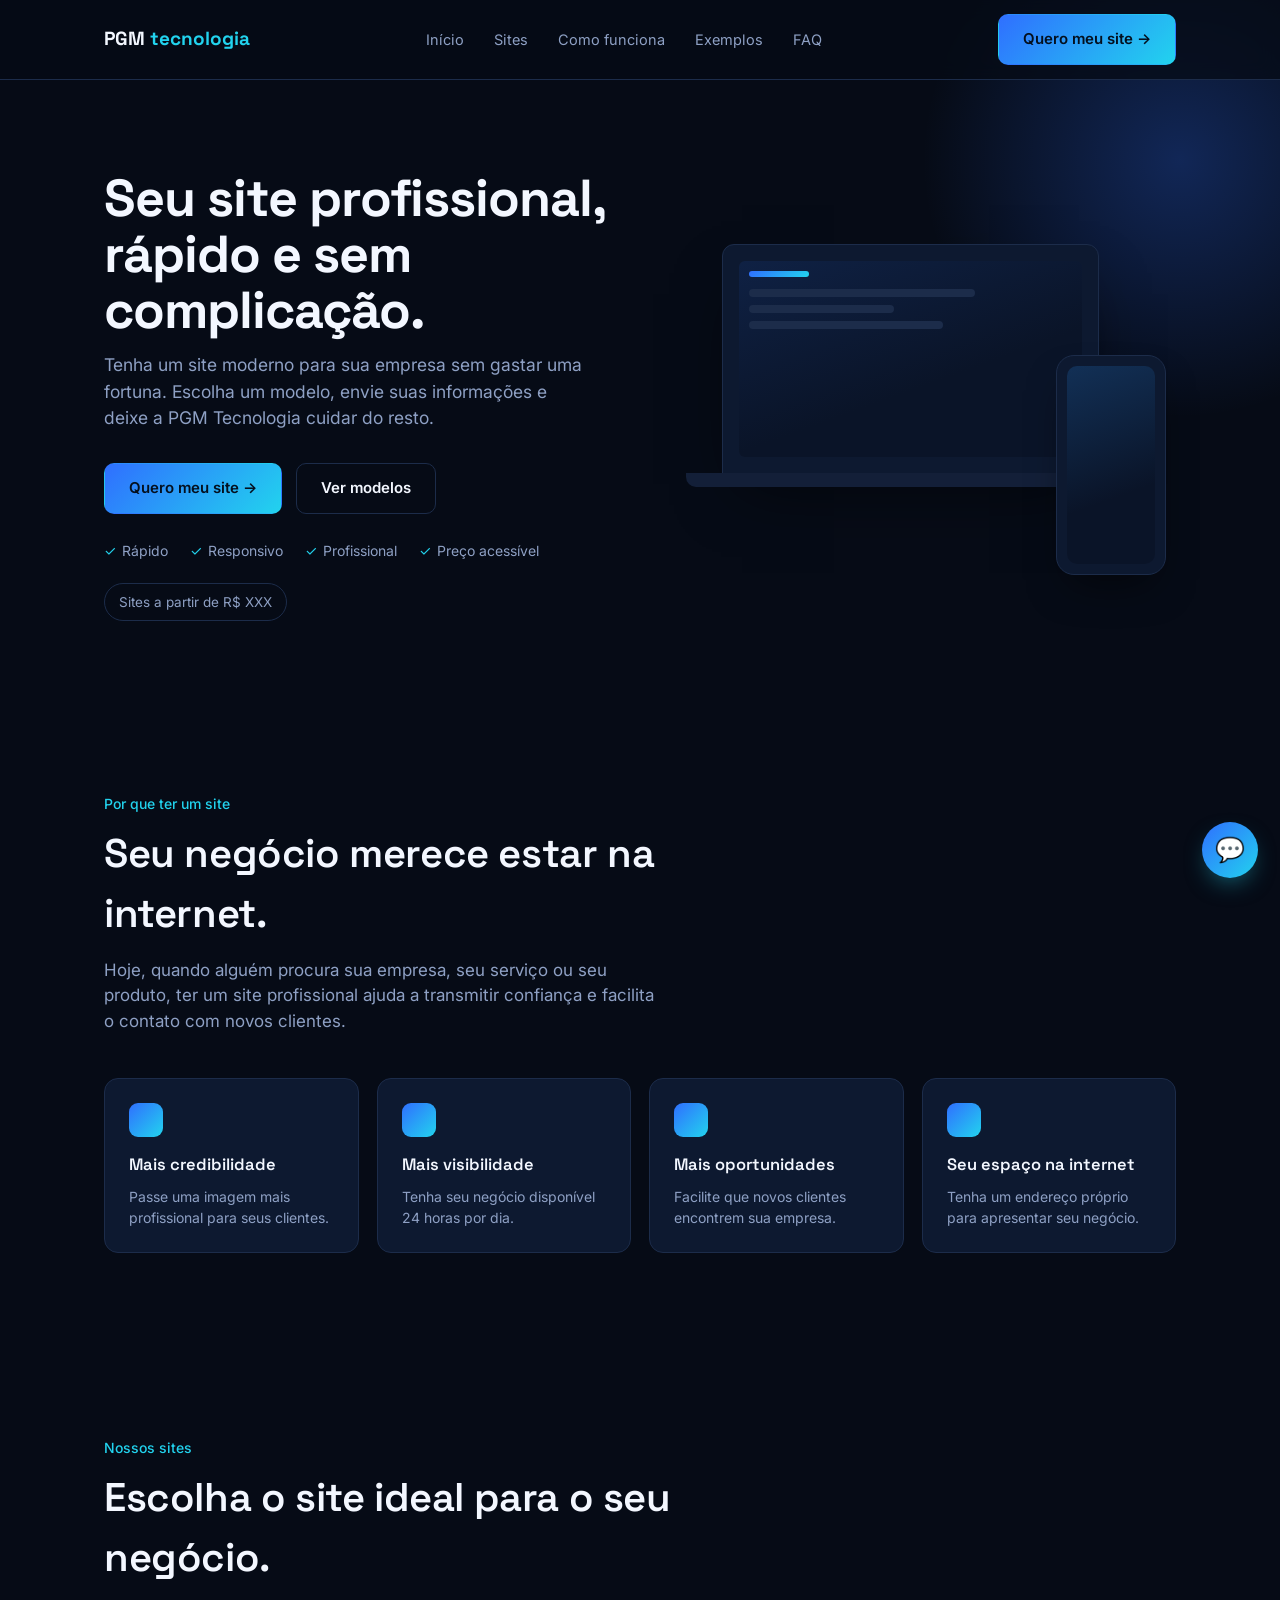
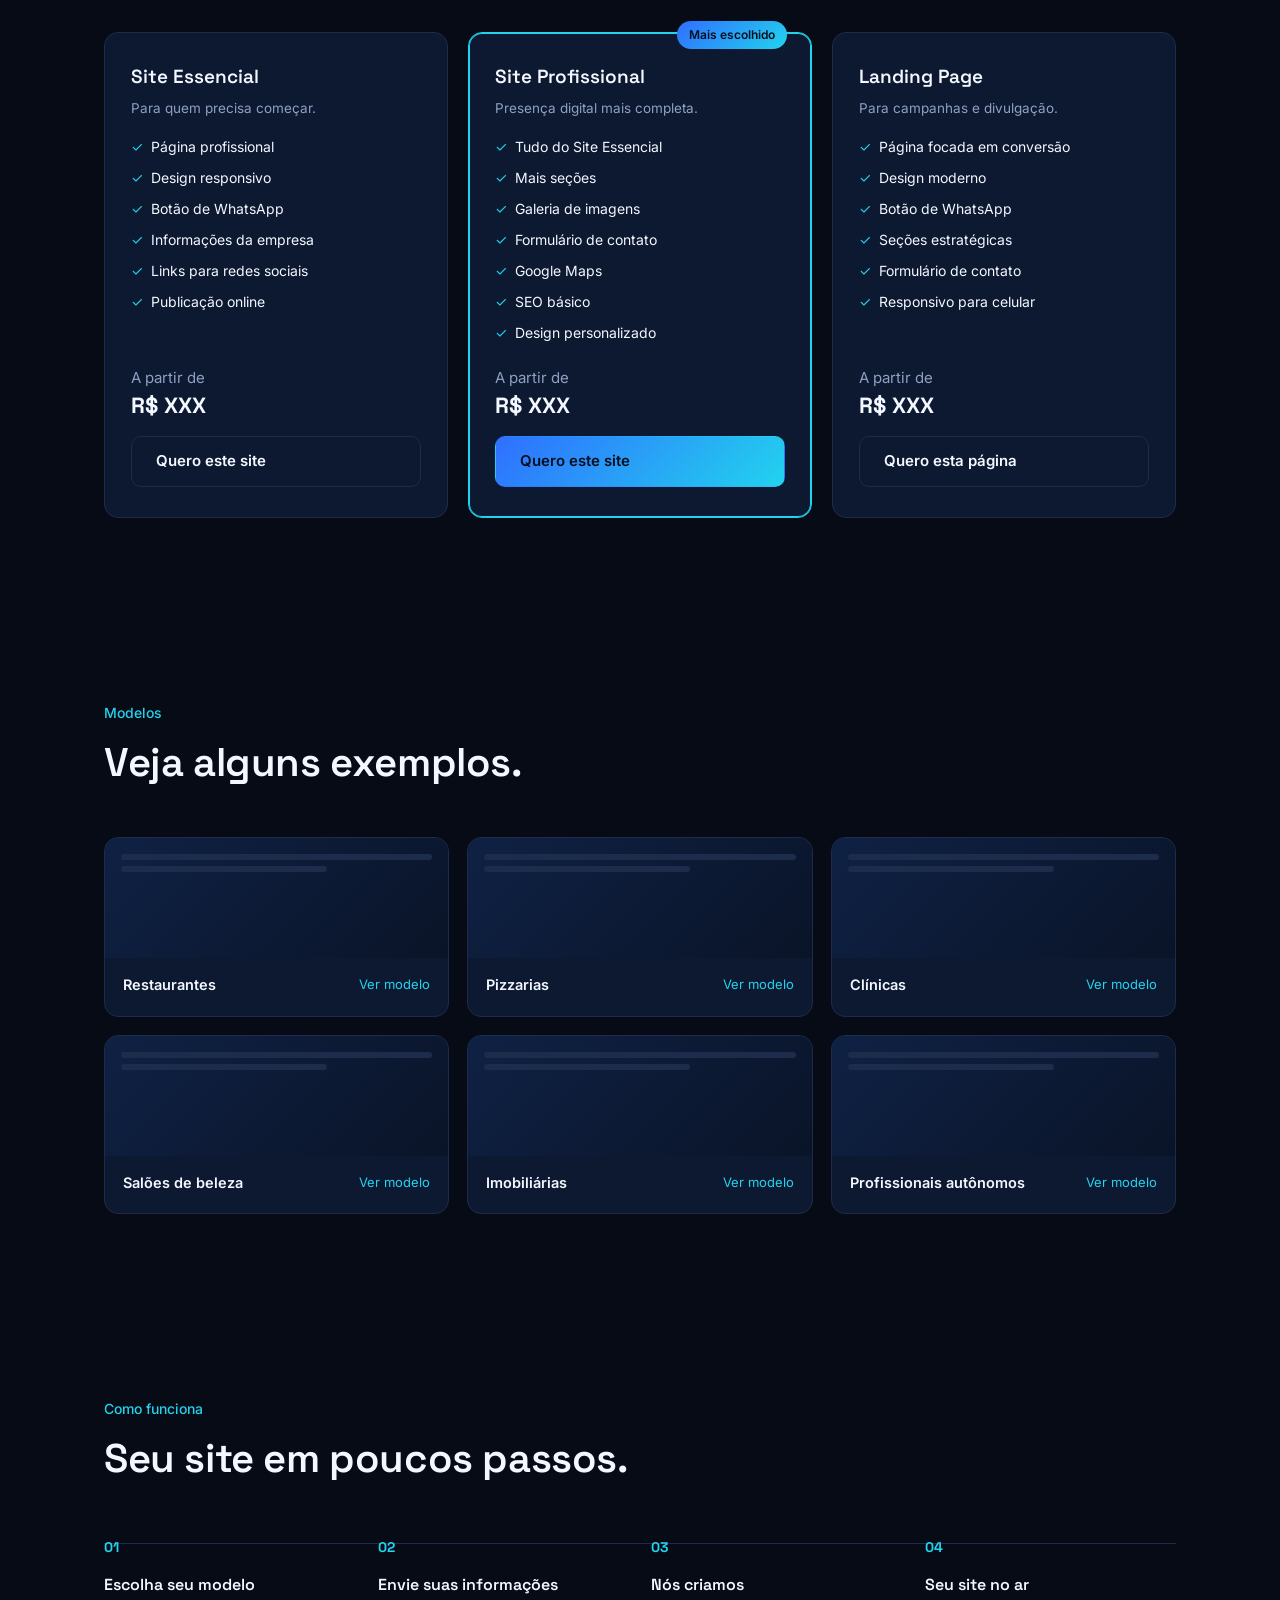
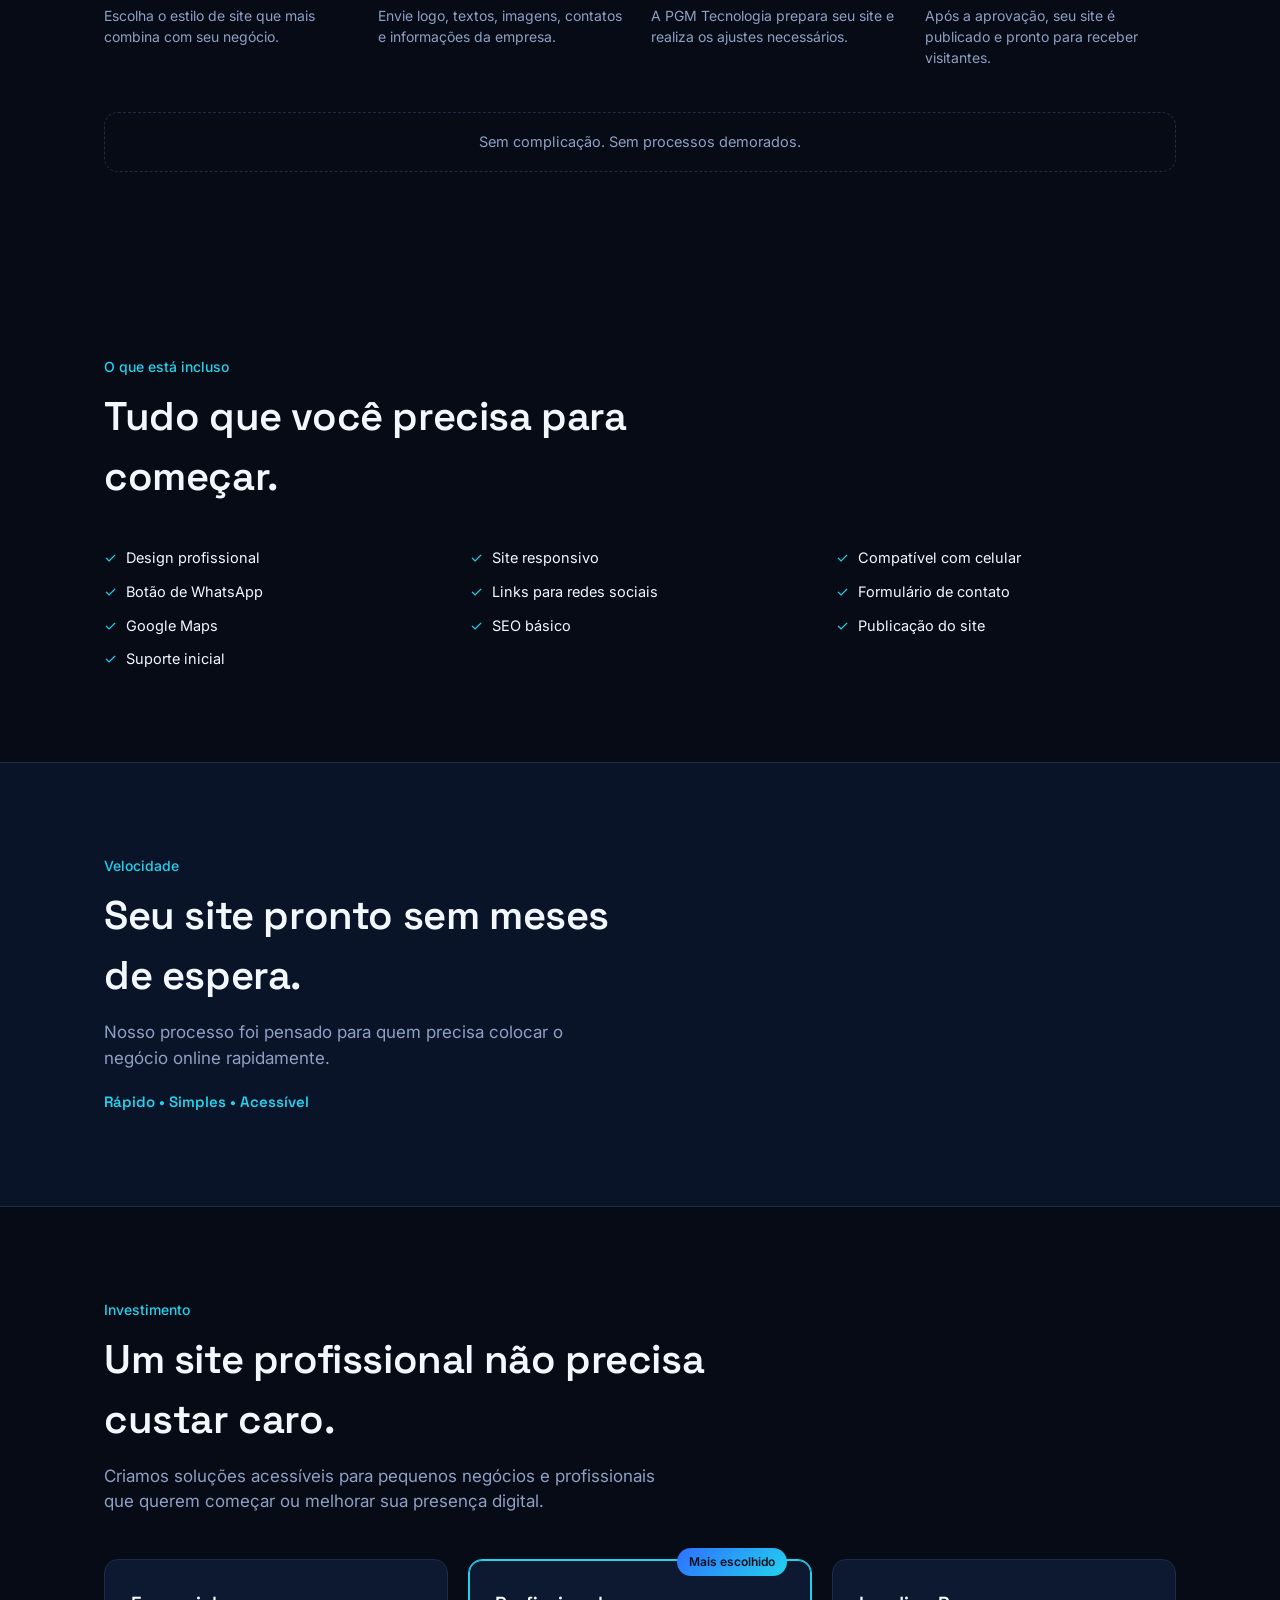
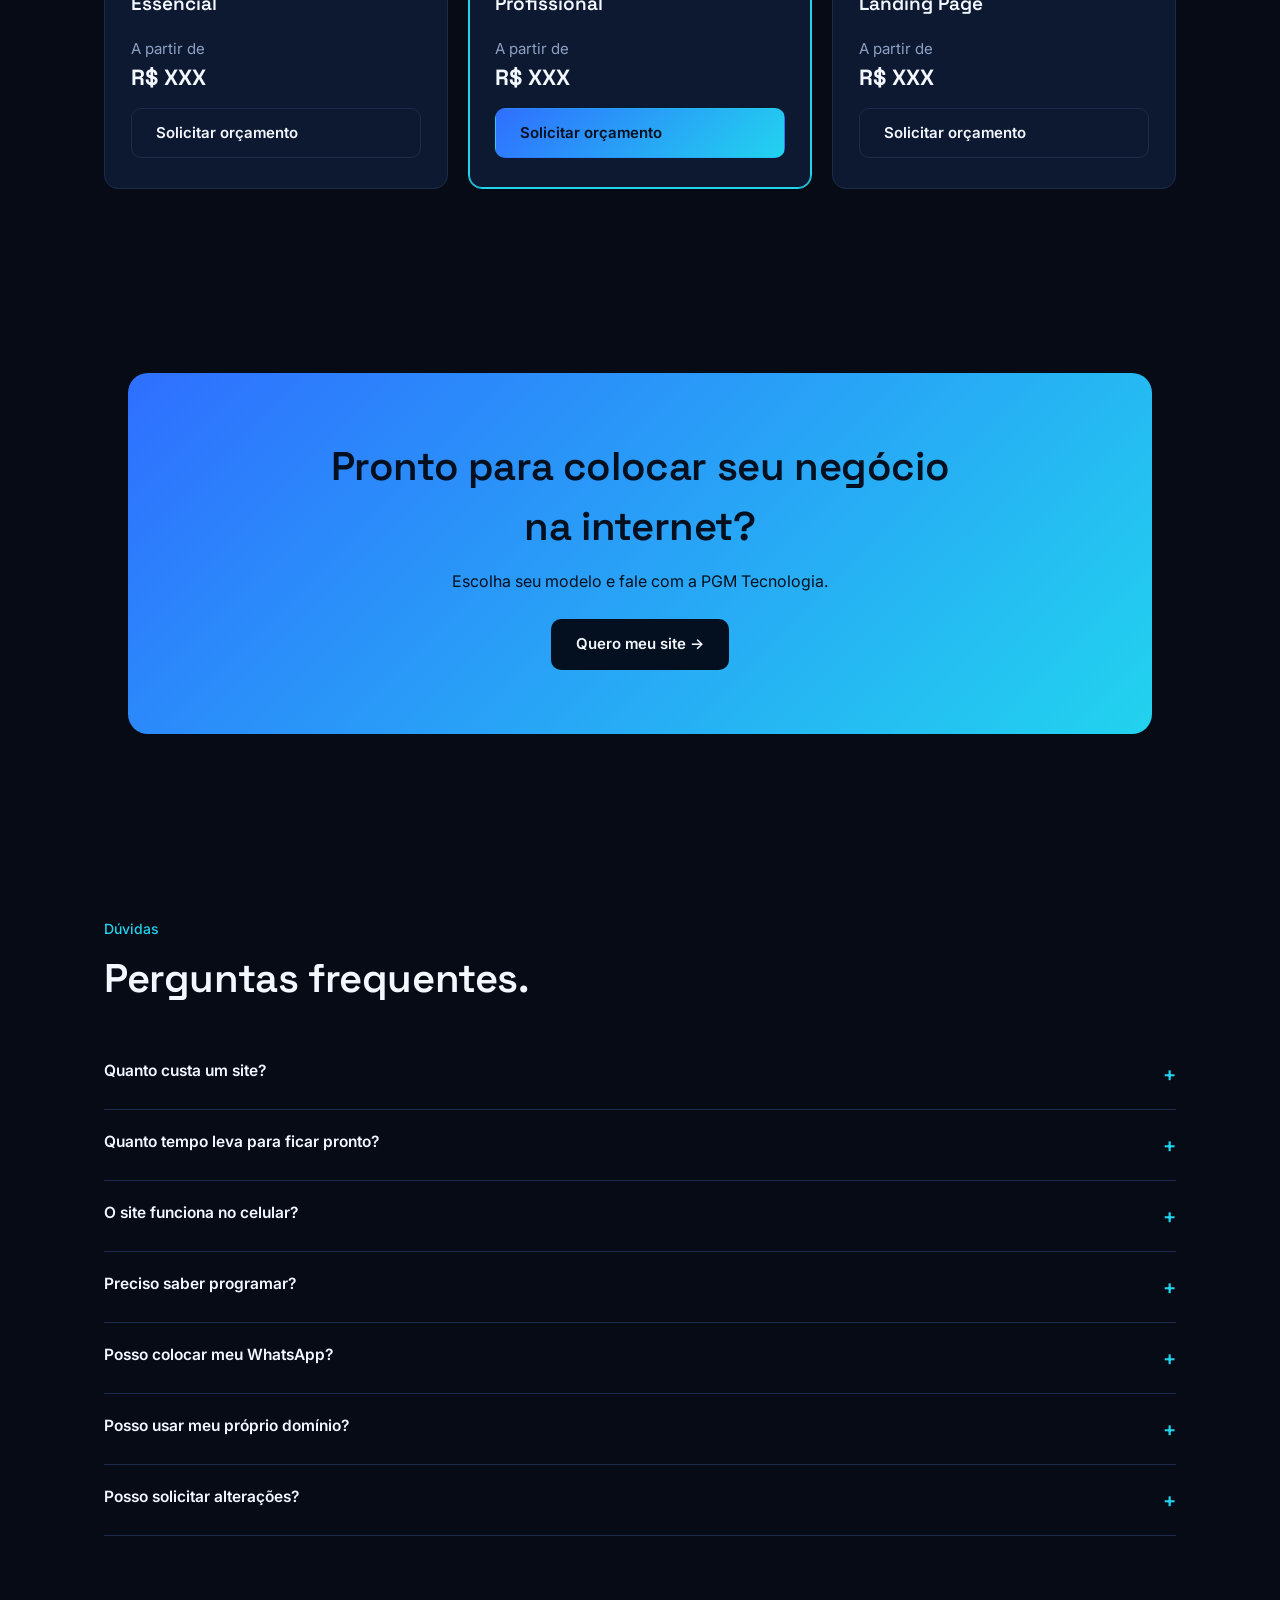
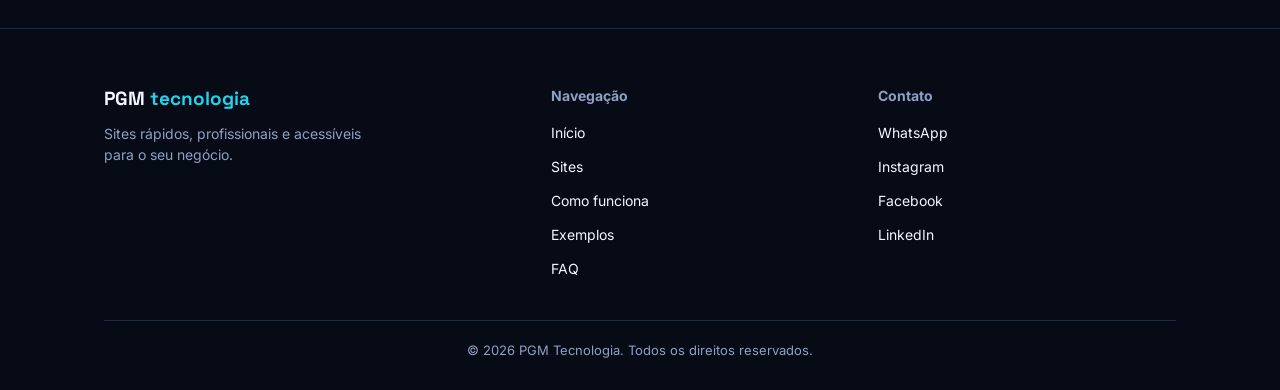
==== index.html @ 7cfb77e5 "feat: criacao da index pgm" ====
<!doctype html>
<html lang="pt-BR">
  <head>
    <meta charset="UTF-8" />
    <meta
      name="viewport"
      content="width=device-width, initial-scale=1, viewport-fit=cover"
    />
    <title>PGM Tecnologia | Sites Profissionais, Rápidos e Acessíveis</title>
    <meta
      name="description"
      content="Crie seu site profissional de forma rápida, simples e acessível com a PGM Tecnologia. Escolha seu modelo e coloque seu negócio na internet."
    />
    <meta
      property="og:title"
      content="PGM Tecnologia | Sites Profissionais, Rápidos e Acessíveis"
    />
    <meta
      property="og:description"
      content="Seu site profissional, rápido e sem complicação."
    />
    <meta property="og:type" content="website" />
    <link rel="preconnect" href="https://fonts.googleapis.com" />
    <link rel="preconnect" href="https://fonts.gstatic.com" crossorigin />
    <link
      href="https://fonts.googleapis.com/css2?family=Space+Grotesk:wght@500;600;700&family=Inter:wght@400;500;600&display=swap"
      rel="stylesheet"
    />
    <style>
      :root {
        --bg: #060b16;
        --bg2: #0a1428;
        --panel: #0d1930;
        --line: #1c2c4a;
        --blue: #2f6fff;
        --cyan: #22d3ee;
        --white: #f3f7ff;
        --mute: #8ea0c4;
        --grad: linear-gradient(135deg, #2f6fff, #22d3ee);
        --r: 14px;
        box-sizing: border-box;
        padding-top: env(safe-area-inset-top, 0px);
        padding-bottom: env(safe-area-inset-bottom, 0px);
      }
      * {
        box-sizing: border-box;
        margin: 0;
        padding: 0;
      }
      html {
        scroll-behavior: smooth;
        scroll-padding-top: env(safe-area-inset-top, 0px);
      }
      body {
        background: var(--bg);
        color: var(--white);
        font-family: Inter, system-ui, sans-serif;
        line-height: 1.5;
        overflow-x: hidden;
      }
      h1,
      h2,
      h3,
      .disp {
        font-family: "Space Grotesk", system-ui, sans-serif;
      }
      img {
        max-width: 100%;
      }
      a {
        color: inherit;
        text-decoration: none;
      }
      .wrap {
        max-width: 1120px;
        margin: 0 auto;
        padding: 0 24px;
      }
      section {
        padding: 92px 0;
      }
      .eyebrow {
        color: var(--cyan);
        font-size: 14px;
        font-weight: 500;
        margin-bottom: 10px;
      }
      h2 {
        font-size: clamp(28px, 4vw, 40px);
        font-weight: 600;
        max-width: 640px;
        letter-spacing: -0.01em;
      }
      .lead {
        color: var(--mute);
        font-size: 17px;
        max-width: 560px;
        margin-top: 14px;
      }
      .btn {
        display: inline-flex;
        align-items: center;
        gap: 8px;
        padding: 13px 24px;
        border-radius: 10px;
        font-weight: 600;
        font-size: 15px;
        border: 1px solid transparent;
        cursor: pointer;
      }
      .btn-primary {
        background: var(--grad);
        color: #04101f;
      }
      .btn-ghost {
        border-color: var(--line);
        color: var(--white);
      }
      .btn-ghost:hover {
        border-color: var(--cyan);
      }
      .btn-primary:hover {
        filter: brightness(1.08);
      }

      /* header */
      header {
        position: fixed;
        top: 0;
        left: 0;
        right: 0;
        z-index: 50;
        padding-top: calc(14px + env(safe-area-inset-top, 0px));
        padding-bottom: 14px;
        backdrop-filter: blur(10px);
        background: rgba(6, 11, 22, 0.75);
        border-bottom: 1px solid var(--line);
      }
      header .wrap {
        display: flex;
        align-items: center;
        justify-content: space-between;
      }
      .logo {
        font-family: "Space Grotesk";
        font-weight: 700;
        font-size: 19px;
      }
      .logo span {
        color: var(--cyan);
      }
      nav ul {
        list-style: none;
        display: flex;
        gap: 30px;
      }
      nav a {
        color: var(--mute);
        font-size: 14.5px;
      }
      nav a:hover {
        color: var(--white);
      }
      .nav-cta {
        display: flex;
        align-items: center;
        gap: 18px;
      }
      .burger {
        display: none;
        background: none;
        border: none;
        color: var(--white);
        font-size: 22px;
        cursor: pointer;
      }
      .mobile-menu {
        display: none;
        flex-direction: column;
        gap: 16px;
        padding: 20px 24px 26px;
        border-top: 1px solid var(--line);
      }
      .mobile-menu a {
        color: var(--mute);
        font-size: 15px;
      }
      .mobile-menu.open {
        display: flex;
      }

      /* hero */
      .hero {
        padding-top: 170px;
        padding-bottom: 80px;
        position: relative;
      }
      .hero::before {
        content: "";
        position: absolute;
        top: -100px;
        right: -160px;
        width: 520px;
        height: 520px;
        background: radial-gradient(
          circle,
          rgba(47, 111, 255, 0.28),
          transparent 70%
        );
        pointer-events: none;
      }
      .hero-grid {
        display: grid;
        grid-template-columns: 1.05fr 0.95fr;
        gap: 56px;
        align-items: center;
        position: relative;
      }
      .hero h1 {
        font-size: clamp(34px, 5vw, 52px);
        font-weight: 700;
        line-height: 1.08;
        letter-spacing: -0.02em;
      }
      .hero .lead {
        max-width: 480px;
        font-size: 17.5px;
      }
      .hero-badges {
        display: flex;
        flex-wrap: wrap;
        gap: 10px 22px;
        margin-top: 26px;
        color: var(--mute);
        font-size: 14px;
      }
      .hero-badges span {
        color: var(--cyan);
        margin-right: 6px;
      }
      .hero-actions {
        display: flex;
        gap: 14px;
        margin-top: 32px;
        flex-wrap: wrap;
      }
      .price-tag {
        display: inline-block;
        margin-top: 22px;
        padding: 8px 14px;
        border: 1px solid var(--line);
        border-radius: 999px;
        font-size: 13.5px;
        color: var(--mute);
      }
      .mock {
        position: relative;
        height: 360px;
      }
      .mock-laptop {
        position: absolute;
        left: 6%;
        top: 8%;
        width: 78%;
        height: 230px;
        background: var(--panel);
        border: 1px solid var(--line);
        border-radius: 12px 12px 0 0;
        box-shadow: 0 30px 60px -20px rgba(0, 0, 0, 0.6);
      }
      .mock-laptop::before {
        content: "";
        position: absolute;
        top: 16px;
        left: 16px;
        right: 16px;
        bottom: 16px;
        background: linear-gradient(160deg, #0f2144, #0a1428 60%);
        border-radius: 6px;
      }
      .mock-laptop::after {
        content: "";
        position: absolute;
        left: -10%;
        right: -10%;
        bottom: -14px;
        height: 14px;
        background: #131f38;
        border-radius: 0 0 10px 10px;
      }
      .mock-bar {
        position: absolute;
        left: 26px;
        top: 26px;
        width: 60px;
        height: 6px;
        background: var(--grad);
        border-radius: 3px;
      }
      .mock-lines {
        position: absolute;
        left: 26px;
        top: 44px;
        right: 26px;
        display: flex;
        flex-direction: column;
        gap: 8px;
      }
      .mock-lines i {
        display: block;
        height: 8px;
        background: #1c2c4a;
        border-radius: 4px;
      }
      .mock-lines i:nth-child(1) {
        width: 70%;
      }
      .mock-lines i:nth-child(2) {
        width: 45%;
      }
      .mock-lines i:nth-child(3) {
        width: 60%;
      }
      .mock-phone {
        position: absolute;
        right: 2%;
        bottom: 0;
        width: 110px;
        height: 220px;
        background: var(--panel);
        border: 1px solid var(--line);
        border-radius: 18px;
        box-shadow: 0 20px 40px -15px rgba(0, 0, 0, 0.6);
      }
      .mock-phone::before {
        content: "";
        position: absolute;
        top: 10px;
        left: 10px;
        right: 10px;
        bottom: 10px;
        background: linear-gradient(160deg, #123056, #0a1428 65%);
        border-radius: 10px;
      }

      /* why */
      .why-cards {
        display: grid;
        grid-template-columns: repeat(4, 1fr);
        gap: 18px;
        margin-top: 44px;
      }
      .card {
        background: var(--panel);
        border: 1px solid var(--line);
        border-radius: var(--r);
        padding: 24px;
      }
      .card .ic {
        width: 34px;
        height: 34px;
        border-radius: 9px;
        background: var(--grad);
        margin-bottom: 16px;
      }
      .card h3 {
        font-size: 16.5px;
        font-weight: 600;
        margin-bottom: 8px;
      }
      .card p {
        color: var(--mute);
        font-size: 14px;
      }

      /* products */
      .products {
        display: grid;
        grid-template-columns: repeat(3, 1fr);
        gap: 20px;
        margin-top: 44px;
      }
      .plan {
        background: var(--panel);
        border: 1px solid var(--line);
        border-radius: var(--r);
        padding: 30px 26px;
        position: relative;
        display: flex;
        flex-direction: column;
      }
      .plan.featured {
        border-color: var(--cyan);
        box-shadow: 0 0 0 1px var(--cyan) inset;
      }
      .badge {
        position: absolute;
        top: -12px;
        right: 24px;
        background: var(--grad);
        color: #04101f;
        font-size: 12px;
        font-weight: 600;
        padding: 5px 12px;
        border-radius: 999px;
      }
      .plan h3 {
        font-size: 19px;
        font-weight: 600;
        margin-bottom: 6px;
      }
      .plan .sub {
        color: var(--mute);
        font-size: 13.5px;
        margin-bottom: 18px;
      }
      .plan ul {
        list-style: none;
        display: flex;
        flex-direction: column;
        gap: 10px;
        margin-bottom: 24px;
        flex: 1;
      }
      .plan li {
        font-size: 14px;
        color: var(--white);
        padding-left: 20px;
        position: relative;
      }
      .plan li::before {
        content: "✓";
        position: absolute;
        left: 0;
        color: var(--cyan);
      }
      .plan .price {
        font-size: 15px;
        color: var(--mute);
        margin-bottom: 14px;
      }
      .plan .price b {
        color: var(--white);
        font-size: 22px;
        font-family: "Space Grotesk";
      }

      /* gallery */
      .gallery {
        display: grid;
        grid-template-columns: repeat(3, 1fr);
        gap: 18px;
        margin-top: 44px;
      }
      .gitem {
        background: var(--panel);
        border: 1px solid var(--line);
        border-radius: var(--r);
        overflow: hidden;
      }
      .gthumb {
        height: 120px;
        background: linear-gradient(135deg, #0f2144, #0a1428);
        position: relative;
      }
      .gthumb i {
        position: absolute;
        left: 16px;
        top: 16px;
        right: 16px;
        height: 6px;
        background: #1c2c4a;
        border-radius: 3px;
      }
      .gthumb i:nth-child(2) {
        top: 28px;
        width: 60%;
      }
      .gbody {
        padding: 16px 18px 20px;
        display: flex;
        align-items: center;
        justify-content: space-between;
      }
      .gbody h4 {
        font-size: 14.5px;
        font-weight: 600;
      }
      .gbody a {
        font-size: 13px;
        color: var(--cyan);
      }

      /* timeline */
      .steps {
        display: grid;
        grid-template-columns: repeat(4, 1fr);
        gap: 22px;
        margin-top: 48px;
        position: relative;
      }
      .step {
        position: relative;
        padding-top: 36px;
      }
      .step .n {
        font-family: "Space Grotesk";
        font-weight: 700;
        font-size: 14px;
        color: var(--cyan);
        position: absolute;
        top: 0;
        left: 0;
      }
      .step h3 {
        font-size: 16px;
        font-weight: 600;
        margin-bottom: 8px;
      }
      .step p {
        color: var(--mute);
        font-size: 14px;
      }
      .steps::before {
        content: "";
        position: absolute;
        top: 6px;
        left: 0;
        right: 0;
        height: 1px;
        background: var(--line);
      }
      .highlight-bar {
        margin-top: 44px;
        text-align: center;
        padding: 18px;
        border: 1px dashed var(--line);
        border-radius: var(--r);
        color: var(--mute);
        font-size: 14.5px;
      }

      /* included */
      .incl {
        display: grid;
        grid-template-columns: repeat(3, 1fr);
        gap: 12px 26px;
        margin-top: 40px;
      }
      .incl div {
        font-size: 14.5px;
        color: var(--white);
        padding-left: 22px;
        position: relative;
      }
      .incl div::before {
        content: "✓";
        position: absolute;
        left: 0;
        color: var(--cyan);
      }

      /* speed */
      .speed {
        background: var(--bg2);
        border-top: 1px solid var(--line);
        border-bottom: 1px solid var(--line);
      }
      .speed .wrap {
        display: grid;
        grid-template-columns: 1fr 1fr;
        gap: 40px;
        align-items: center;
      }
      .speed-mark {
        display: flex;
        gap: 10px;
        margin-top: 20px;
        font-family: "Space Grotesk";
        font-weight: 600;
        color: var(--cyan);
        font-size: 15px;
      }
      .speed-viz {
        height: 180px;
        position: relative;
      }
      .pulse {
        position: absolute;
        bottom: 0;
        width: 22px;
        background: var(--grad);
        border-radius: 4px 4px 0 0;
        animation: rise 1.8s ease-in-out infinite;
      }
      @keyframes rise {
        0%,
        100% {
          height: 30%;
        }
        50% {
          height: 85%;
        }
      }
      .pulse:nth-child(1) {
        left: 0;
        animation-delay: 0s;
      }
      .pulse:nth-child(2) {
        left: 60px;
        animation-delay: 0.2s;
      }
      .pulse:nth-child(3) {
        left: 120px;
        animation-delay: 0.4s;
      }
      .pulse:nth-child(4) {
        left: 180px;
        animation-delay: 0.6s;
      }

      /* cta */
      .cta {
        background: var(--grad);
        color: #04101f;
        text-align: center;
        border-radius: 20px;
        margin: 0 24px;
        padding: 64px 24px;
      }
      .cta h2 {
        color: #04101f;
        margin: 0 auto;
      }
      .cta p {
        margin-top: 12px;
        font-size: 16px;
      }
      .cta .btn-primary {
        background: #04101f;
        color: var(--white);
        margin-top: 26px;
      }

      /* faq */
      .faq-item {
        border-bottom: 1px solid var(--line);
        padding: 20px 0;
      }
      .faq-item summary {
        cursor: pointer;
        font-weight: 600;
        font-size: 15.5px;
        list-style: none;
        display: flex;
        justify-content: space-between;
      }
      .faq-item summary::-webkit-details-marker {
        display: none;
      }
      .faq-item summary::after {
        content: "+";
        color: var(--cyan);
        font-size: 20px;
      }
      .faq-item[open] summary::after {
        content: "–";
      }
      .faq-item p {
        color: var(--mute);
        margin-top: 12px;
        font-size: 14.5px;
        max-width: 640px;
      }

      /* footer */
      footer {
        border-top: 1px solid var(--line);
        padding: 56px 0 30px;
      }
      .foot-grid {
        display: grid;
        grid-template-columns: 1.4fr 1fr 1fr;
        gap: 30px;
      }
      footer p {
        color: var(--mute);
        font-size: 14px;
        margin-top: 10px;
        max-width: 280px;
      }
      footer h4 {
        font-size: 14px;
        margin-bottom: 14px;
        color: var(--mute);
      }
      footer ul {
        list-style: none;
        display: flex;
        flex-direction: column;
        gap: 10px;
      }
      footer a {
        color: var(--white);
        font-size: 14px;
      }
      .foot-bottom {
        margin-top: 40px;
        padding-top: 20px;
        border-top: 1px solid var(--line);
        color: var(--mute);
        font-size: 13px;
        text-align: center;
      }

      /* whatsapp float */
      .wa-float {
        position: fixed;
        bottom: calc(22px + env(safe-area-inset-bottom, 0px));
        right: 22px;
        width: 56px;
        height: 56px;
        border-radius: 50%;
        background: var(--grad);
        display: flex;
        align-items: center;
        justify-content: center;
        z-index: 60;
        box-shadow: 0 10px 24px -8px rgba(34, 211, 238, 0.5);
        font-size: 24px;
      }

      @media (max-width: 860px) {
        nav,
        .nav-cta .btn-primary {
          display: none;
        }
        .burger {
          display: block;
        }
        .hero-grid {
          grid-template-columns: 1fr;
        }
        .mock {
          height: 280px;
          margin-top: 20px;
        }
        .why-cards,
        .products,
        .gallery,
        .steps,
        .incl {
          grid-template-columns: 1fr 1fr;
        }
        .speed .wrap {
          grid-template-columns: 1fr;
        }
        .foot-grid {
          grid-template-columns: 1fr;
          gap: 24px;
        }
      }
      @media (max-width: 520px) {
        .why-cards,
        .products,
        .gallery,
        .steps,
        .incl {
          grid-template-columns: 1fr;
        }
        section {
          padding: 64px 0;
        }
        .cta {
          padding: 48px 20px;
        }
      }
    </style>
  </head>
  <body>
    <header>
      <div class="wrap">
        <a class="logo" href="#topo">PGM <span>tecnologia</span></a>
        <nav>
          <ul>
            <li><a href="#topo">Início</a></li>
            <li><a href="#sites">Sites</a></li>
            <li><a href="#como-funciona">Como funciona</a></li>
            <li><a href="#exemplos">Exemplos</a></li>
            <li><a href="#faq">FAQ</a></li>
          </ul>
        </nav>
        <div class="nav-cta">
          <a class="btn btn-primary" href="#" id="wa-header"
            >Quero meu site →</a
          >
          <button class="burger" id="burger" aria-label="Abrir menu">☰</button>
        </div>
      </div>
      <div class="mobile-menu" id="mobileMenu">
        <a href="#topo">Início</a>
        <a href="#sites">Sites</a>
        <a href="#como-funciona">Como funciona</a>
        <a href="#exemplos">Exemplos</a>
        <a href="#faq">FAQ</a>
        <a
          class="btn btn-primary"
          href="#"
          id="wa-mobile"
          style="width: fit-content"
          >Quero meu site →</a
        >
      </div>
    </header>

    <main id="topo">
      <section class="hero">
        <div class="wrap hero-grid">
          <div>
            <h1>Seu site profissional, rápido e sem complicação.</h1>
            <p class="lead">
              Tenha um site moderno para sua empresa sem gastar uma fortuna.
              Escolha um modelo, envie suas informações e deixe a PGM Tecnologia
              cuidar do resto.
            </p>
            <div class="hero-actions">
              <a class="btn btn-primary" href="#" id="wa-hero"
                >Quero meu site →</a
              >
              <a class="btn btn-ghost" href="#sites">Ver modelos</a>
            </div>
            <div class="hero-badges">
              <div><span>✓</span>Rápido</div>
              <div><span>✓</span>Responsivo</div>
              <div><span>✓</span>Profissional</div>
              <div><span>✓</span>Preço acessível</div>
            </div>
            <span class="price-tag">Sites a partir de R$ XXX</span>
          </div>
          <div class="mock">
            <div class="mock-laptop">
              <div class="mock-bar"></div>
              <div class="mock-lines"><i></i><i></i><i></i></div>
            </div>
            <div class="mock-phone"></div>
          </div>
        </div>
      </section>

      <section>
        <div class="wrap">
          <div class="eyebrow">Por que ter um site</div>
          <h2>Seu negócio merece estar na internet.</h2>
          <p class="lead">
            Hoje, quando alguém procura sua empresa, seu serviço ou seu produto,
            ter um site profissional ajuda a transmitir confiança e facilita o
            contato com novos clientes.
          </p>
          <div class="why-cards">
            <div class="card">
              <div class="ic"></div>
              <h3>Mais credibilidade</h3>
              <p>Passe uma imagem mais profissional para seus clientes.</p>
            </div>
            <div class="card">
              <div class="ic"></div>
              <h3>Mais visibilidade</h3>
              <p>Tenha seu negócio disponível 24 horas por dia.</p>
            </div>
            <div class="card">
              <div class="ic"></div>
              <h3>Mais oportunidades</h3>
              <p>Facilite que novos clientes encontrem sua empresa.</p>
            </div>
            <div class="card">
              <div class="ic"></div>
              <h3>Seu espaço na internet</h3>
              <p>Tenha um endereço próprio para apresentar seu negócio.</p>
            </div>
          </div>
        </div>
      </section>

      <section id="sites">
        <div class="wrap">
          <div class="eyebrow">Nossos sites</div>
          <h2>Escolha o site ideal para o seu negócio.</h2>
          <div class="products">
            <div class="plan">
              <h3>Site Essencial</h3>
              <p class="sub">Para quem precisa começar.</p>
              <ul>
                <li>Página profissional</li>
                <li>Design responsivo</li>
                <li>Botão de WhatsApp</li>
                <li>Informações da empresa</li>
                <li>Links para redes sociais</li>
                <li>Publicação online</li>
              </ul>
              <div class="price">A partir de<br /><b>R$ XXX</b></div>
              <a class="btn btn-ghost" href="#" data-wa>Quero este site</a>
            </div>
            <div class="plan featured">
              <span class="badge">Mais escolhido</span>
              <h3>Site Profissional</h3>
              <p class="sub">Presença digital mais completa.</p>
              <ul>
                <li>Tudo do Site Essencial</li>
                <li>Mais seções</li>
                <li>Galeria de imagens</li>
                <li>Formulário de contato</li>
                <li>Google Maps</li>
                <li>SEO básico</li>
                <li>Design personalizado</li>
              </ul>
              <div class="price">A partir de<br /><b>R$ XXX</b></div>
              <a class="btn btn-primary" href="#" data-wa>Quero este site</a>
            </div>
            <div class="plan">
              <h3>Landing Page</h3>
              <p class="sub">Para campanhas e divulgação.</p>
              <ul>
                <li>Página focada em conversão</li>
                <li>Design moderno</li>
                <li>Botão de WhatsApp</li>
                <li>Seções estratégicas</li>
                <li>Formulário de contato</li>
                <li>Responsivo para celular</li>
              </ul>
              <div class="price">A partir de<br /><b>R$ XXX</b></div>
              <a class="btn btn-ghost" href="#" data-wa>Quero esta página</a>
            </div>
          </div>
        </div>
      </section>

      <section id="exemplos">
        <div class="wrap">
          <div class="eyebrow">Modelos</div>
          <h2>Veja alguns exemplos.</h2>
          <div class="gallery">
            <div class="gitem">
              <div class="gthumb"><i></i><i></i></div>
              <div class="gbody">
                <h4>Restaurantes</h4>
                <a href="#">Ver modelo</a>
              </div>
            </div>
            <div class="gitem">
              <div class="gthumb"><i></i><i></i></div>
              <div class="gbody">
                <h4>Pizzarias</h4>
                <a href="#">Ver modelo</a>
              </div>
            </div>
            <div class="gitem">
              <div class="gthumb"><i></i><i></i></div>
              <div class="gbody">
                <h4>Clínicas</h4>
                <a href="#">Ver modelo</a>
              </div>
            </div>
            <div class="gitem">
              <div class="gthumb"><i></i><i></i></div>
              <div class="gbody">
                <h4>Salões de beleza</h4>
                <a href="#">Ver modelo</a>
              </div>
            </div>
            <div class="gitem">
              <div class="gthumb"><i></i><i></i></div>
              <div class="gbody">
                <h4>Imobiliárias</h4>
                <a href="#">Ver modelo</a>
              </div>
            </div>
            <div class="gitem">
              <div class="gthumb"><i></i><i></i></div>
              <div class="gbody">
                <h4>Profissionais autônomos</h4>
                <a href="#">Ver modelo</a>
              </div>
            </div>
          </div>
        </div>
      </section>

      <section id="como-funciona">
        <div class="wrap">
          <div class="eyebrow">Como funciona</div>
          <h2>Seu site em poucos passos.</h2>
          <div class="steps">
            <div class="step">
              <span class="n">01</span>
              <h3>Escolha seu modelo</h3>
              <p>Escolha o estilo de site que mais combina com seu negócio.</p>
            </div>
            <div class="step">
              <span class="n">02</span>
              <h3>Envie suas informações</h3>
              <p>
                Envie logo, textos, imagens, contatos e informações da empresa.
              </p>
            </div>
            <div class="step">
              <span class="n">03</span>
              <h3>Nós criamos</h3>
              <p>
                A PGM Tecnologia prepara seu site e realiza os ajustes
                necessários.
              </p>
            </div>
            <div class="step">
              <span class="n">04</span>
              <h3>Seu site no ar</h3>
              <p>
                Após a aprovação, seu site é publicado e pronto para receber
                visitantes.
              </p>
            </div>
          </div>
          <div class="highlight-bar">
            Sem complicação. Sem processos demorados.
          </div>
        </div>
      </section>

      <section>
        <div class="wrap">
          <div class="eyebrow">O que está incluso</div>
          <h2>Tudo que você precisa para começar.</h2>
          <div class="incl">
            <div>Design profissional</div>
            <div>Site responsivo</div>
            <div>Compatível com celular</div>
            <div>Botão de WhatsApp</div>
            <div>Links para redes sociais</div>
            <div>Formulário de contato</div>
            <div>Google Maps</div>
            <div>SEO básico</div>
            <div>Publicação do site</div>
            <div>Suporte inicial</div>
          </div>
        </div>
      </section>

      <section class="speed">
        <div class="wrap">
          <div>
            <div class="eyebrow">Velocidade</div>
            <h2>Seu site pronto sem meses de espera.</h2>
            <p class="lead">
              Nosso processo foi pensado para quem precisa colocar o negócio
              online rapidamente.
            </p>
            <div class="speed-mark">Rápido • Simples • Acessível</div>
          </div>
          <div class="speed-viz">
            <div class="pulse"></div>
            <div class="pulse"></div>
            <div class="pulse"></div>
            <div class="pulse"></div>
          </div>
        </div>
      </section>

      <section>
        <div class="wrap">
          <div class="eyebrow">Investimento</div>
          <h2>Um site profissional não precisa custar caro.</h2>
          <p class="lead">
            Criamos soluções acessíveis para pequenos negócios e profissionais
            que querem começar ou melhorar sua presença digital.
          </p>
          <div class="products">
            <div class="plan">
              <h3>Essencial</h3>
              <div class="price" style="margin-top: 14px">
                A partir de<br /><b>R$ XXX</b>
              </div>
              <a class="btn btn-ghost" href="#" data-wa>Solicitar orçamento</a>
            </div>
            <div class="plan featured">
              <span class="badge">Mais escolhido</span>
              <h3>Profissional</h3>
              <div class="price" style="margin-top: 14px">
                A partir de<br /><b>R$ XXX</b>
              </div>
              <a class="btn btn-primary" href="#" data-wa
                >Solicitar orçamento</a
              >
            </div>
            <div class="plan">
              <h3>Landing Page</h3>
              <div class="price" style="margin-top: 14px">
                A partir de<br /><b>R$ XXX</b>
              </div>
              <a class="btn btn-ghost" href="#" data-wa>Solicitar orçamento</a>
            </div>
          </div>
        </div>
      </section>

      <section>
        <div class="wrap">
          <div class="cta">
            <h2>Pronto para colocar seu negócio na internet?</h2>
            <p>Escolha seu modelo e fale com a PGM Tecnologia.</p>
            <a class="btn btn-primary" href="#" data-wa>Quero meu site →</a>
          </div>
        </div>
      </section>

      <section id="faq">
        <div class="wrap">
          <div class="eyebrow">Dúvidas</div>
          <h2>Perguntas frequentes.</h2>
          <div style="margin-top: 30px">
            <details class="faq-item">
              <summary>Quanto custa um site?</summary>
              <p>
                Os valores variam conforme o modelo escolhido. Consulte nossas
                opções disponíveis.
              </p>
            </details>
            <details class="faq-item">
              <summary>Quanto tempo leva para ficar pronto?</summary>
              <p>
                O prazo depende do modelo e do envio das informações necessárias
                pelo cliente.
              </p>
            </details>
            <details class="faq-item">
              <summary>O site funciona no celular?</summary>
              <p>Sim. Todos os sites são responsivos.</p>
            </details>
            <details class="faq-item">
              <summary>Preciso saber programar?</summary>
              <p>Não. A PGM Tecnologia cuida da parte técnica.</p>
            </details>
            <details class="faq-item">
              <summary>Posso colocar meu WhatsApp?</summary>
              <p>Sim. O WhatsApp pode ser integrado ao site.</p>
            </details>
            <details class="faq-item">
              <summary>Posso usar meu próprio domínio?</summary>
              <p>
                Sim, caso o cliente já possua um domínio ou queira contratar um.
              </p>
            </details>
            <details class="faq-item">
              <summary>Posso solicitar alterações?</summary>
              <p>Sim, de acordo com o plano/modelo contratado.</p>
            </details>
          </div>
        </div>
      </section>
    </main>

    <footer>
      <div class="wrap">
        <div class="foot-grid">
          <div>
            <a class="logo" href="#topo">PGM <span>tecnologia</span></a>
            <p>Sites rápidos, profissionais e acessíveis para o seu negócio.</p>
          </div>
          <div>
            <h4>Navegação</h4>
            <ul>
              <li><a href="#topo">Início</a></li>
              <li><a href="#sites">Sites</a></li>
              <li><a href="#como-funciona">Como funciona</a></li>
              <li><a href="#exemplos">Exemplos</a></li>
              <li><a href="#faq">FAQ</a></li>
            </ul>
          </div>
          <div>
            <h4>Contato</h4>
            <ul>
              <li><a href="#" data-wa>WhatsApp</a></li>
              <li><a href="#">Instagram</a></li>
              <li><a href="#">Facebook</a></li>
              <li><a href="#">LinkedIn</a></li>
            </ul>
          </div>
        </div>
        <div class="foot-bottom">
          © 2026 PGM Tecnologia. Todos os direitos reservados.
        </div>
      </div>
    </footer>

    <a class="wa-float" href="#" id="wa-float" aria-label="WhatsApp">💬</a>

    <script>
      // Configuração — edite aqui
      const WHATSAPP_NUMBER = ""; // ex: "5511999999999" (com DDI e DDD, sem espaços ou símbolos)
      const WHATSAPP_MSG =
        "Olá! Vim pelo site da PGM Tecnologia e gostaria de saber mais sobre os sites disponíveis.";

      function waLink() {
        if (!WHATSAPP_NUMBER) return "#";
        return `https://wa.me/${WHATSAPP_NUMBER}?text=${encodeURIComponent(WHATSAPP_MSG)}`;
      }
      document
        .querySelectorAll("#wa-header,#wa-mobile,#wa-hero,#wa-float,[data-wa]")
        .forEach((el) => {
          el.href = waLink();
          if (!WHATSAPP_NUMBER) {
            el.addEventListener("click", (e) => {
              e.preventDefault();
              alert(
                "Defina o WHATSAPP_NUMBER no código para ativar este botão.",
              );
            });
          } else {
            el.target = "_blank";
          }
        });

      const burger = document.getElementById("burger");
      const menu = document.getElementById("mobileMenu");
      burger.addEventListener("click", () => menu.classList.toggle("open"));
      menu
        .querySelectorAll("a")
        .forEach((a) =>
          a.addEventListener("click", () => menu.classList.remove("open")),
        );
    </script>
  </body>
</html>
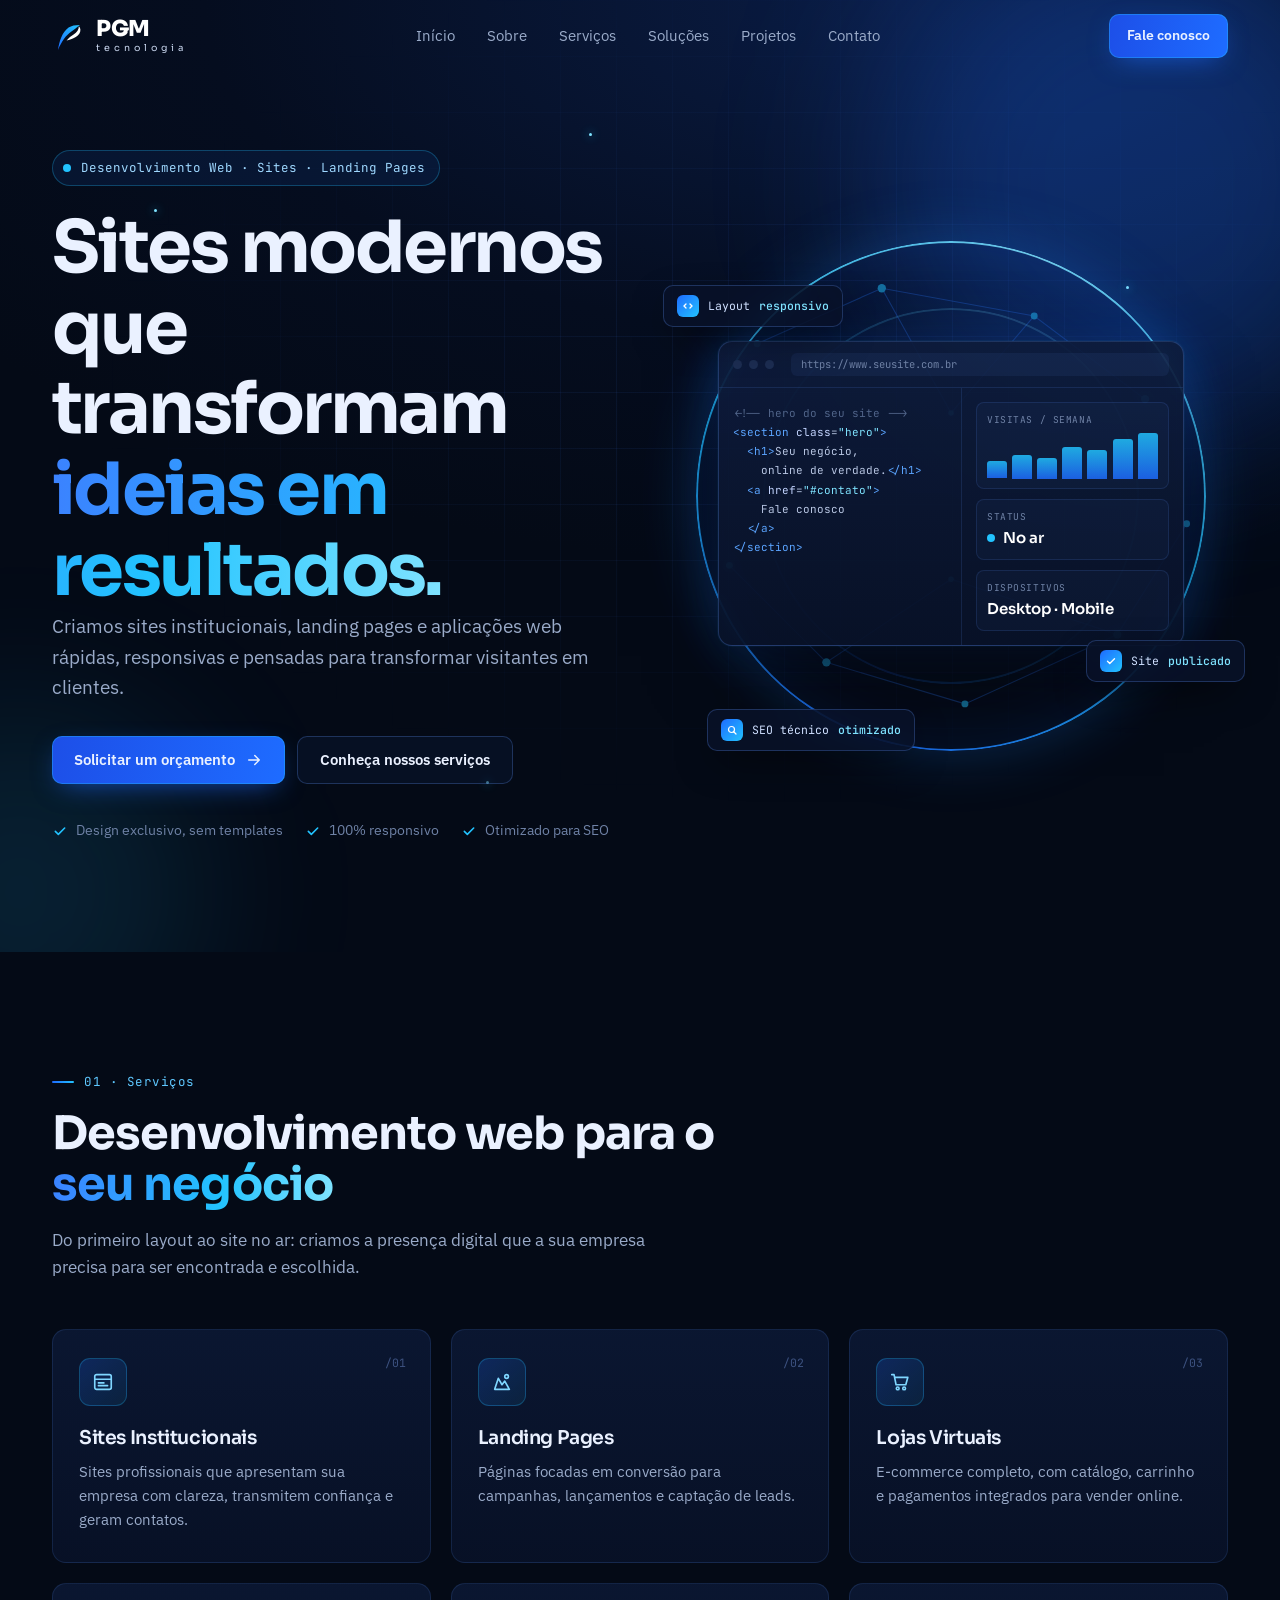
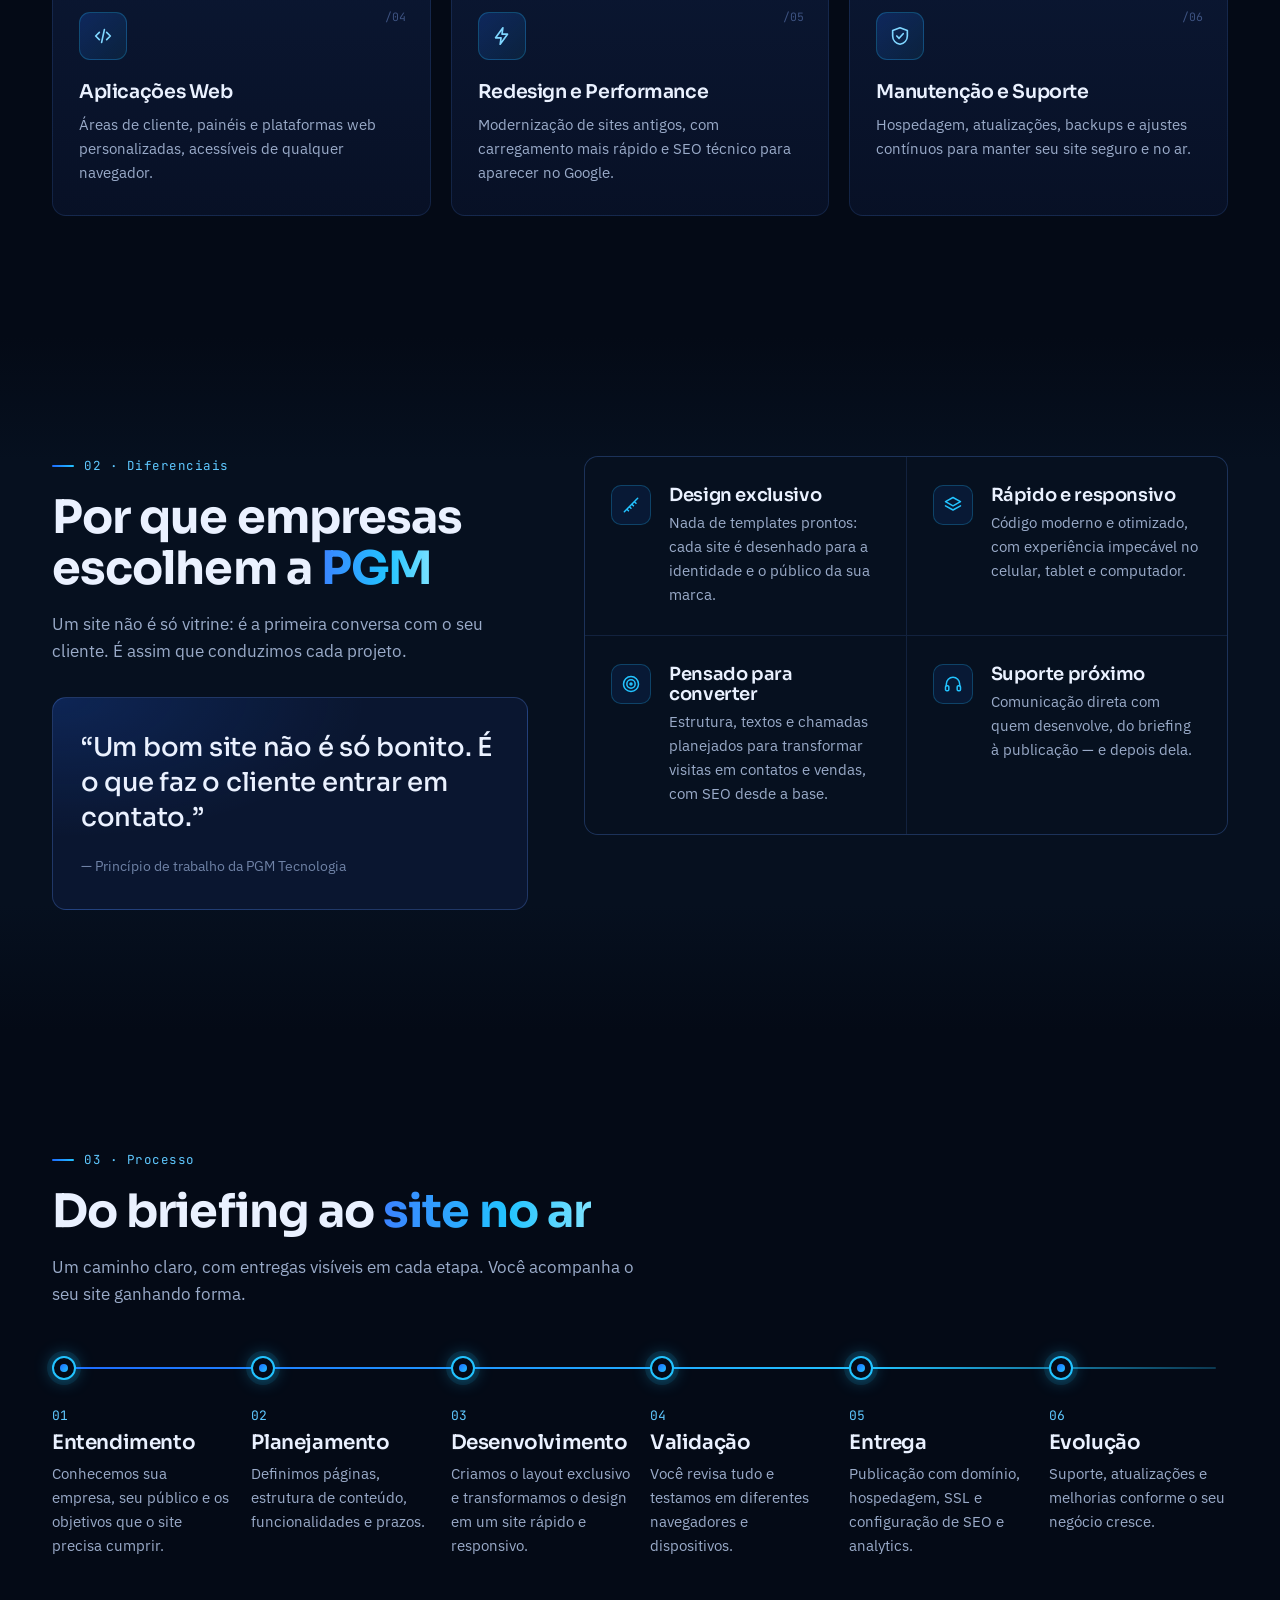
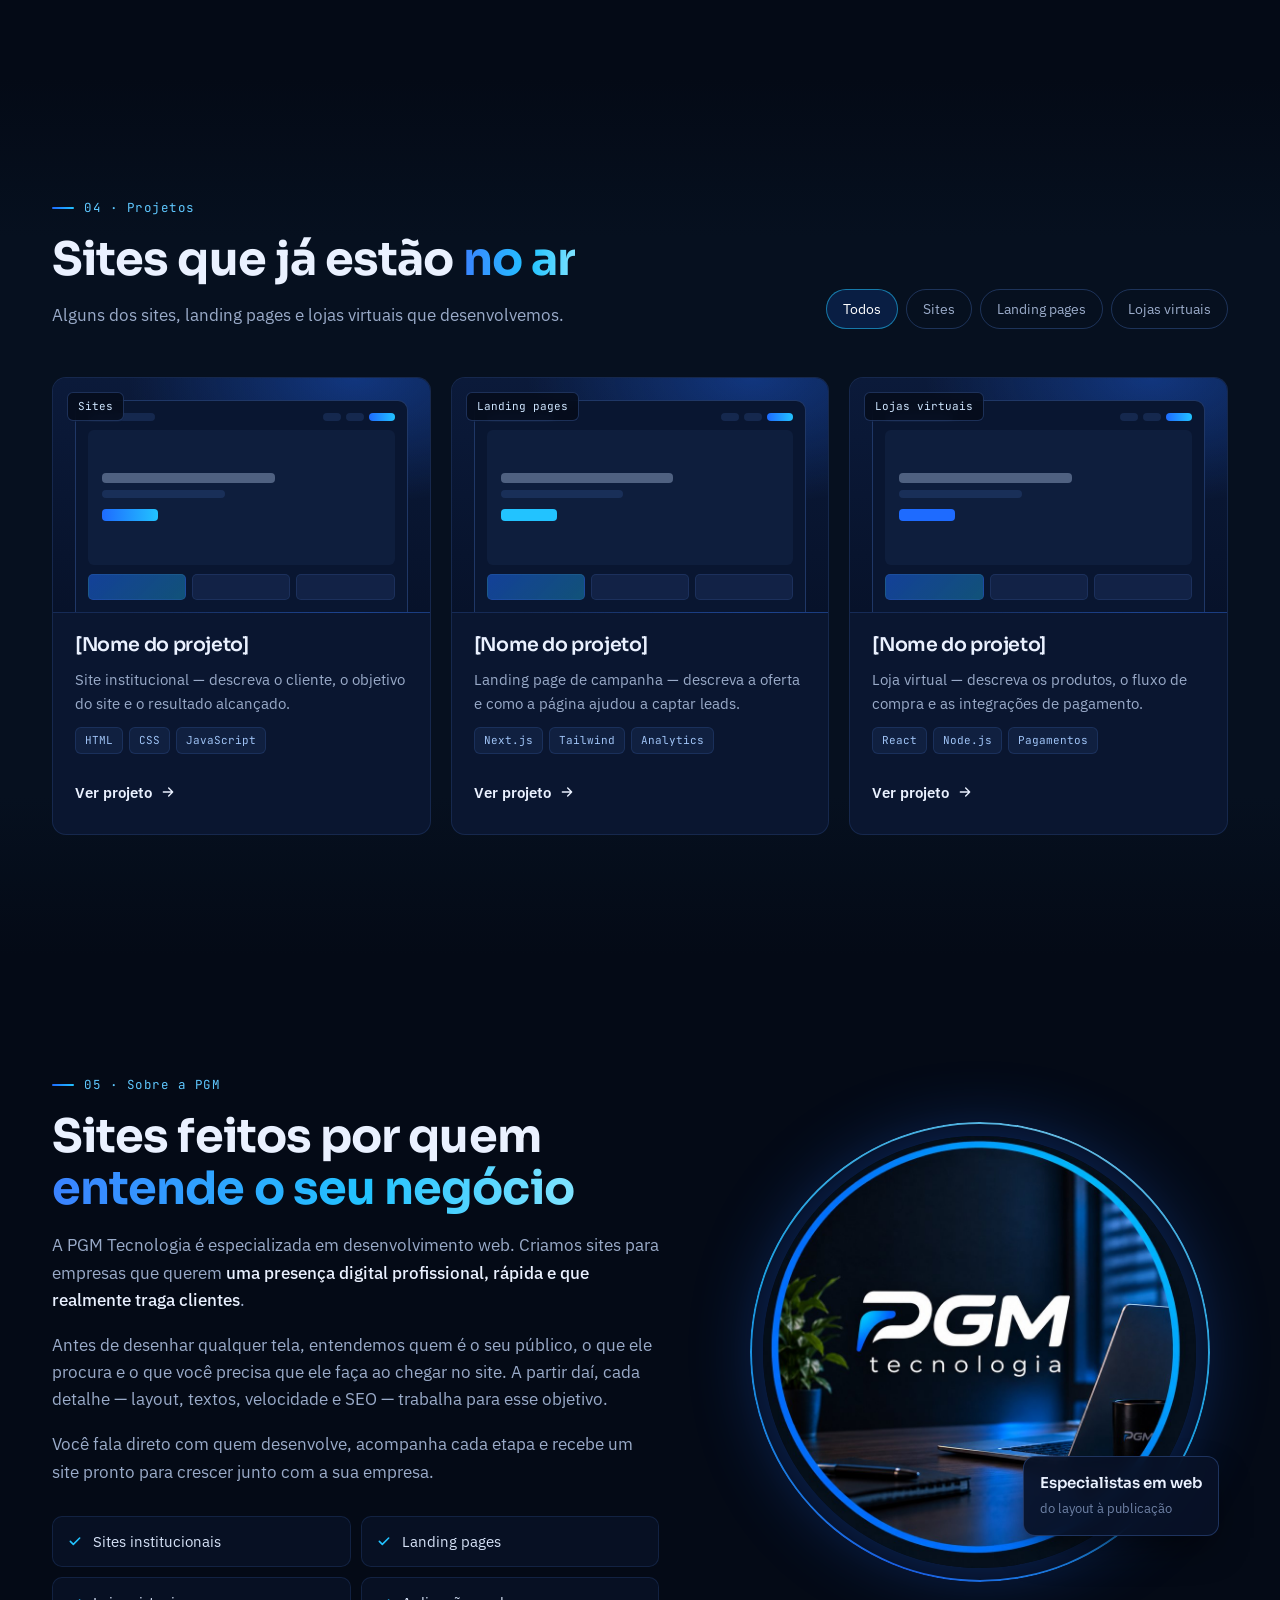
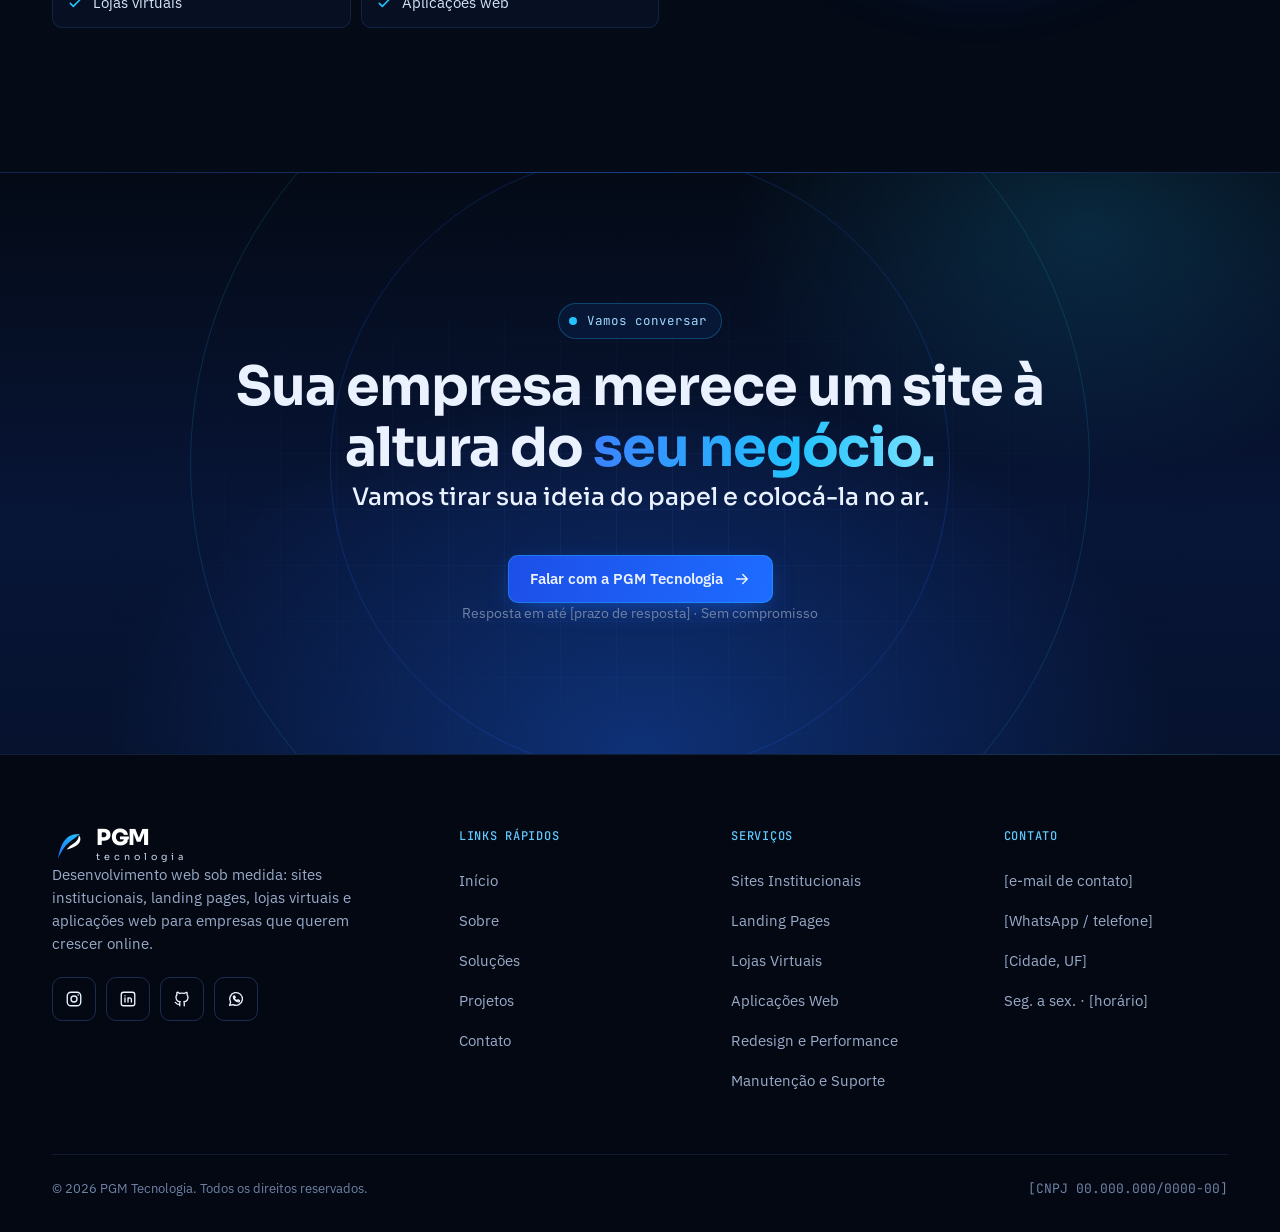
==== commit 9a84f8ef: "feat: adiciona site institucional da PGM Tecnologia Nova index focada em desenvolvimento web (sites " ====
--- a/index.html
+++ b/index.html
@@ -1,1231 +1,367 @@
 <!doctype html>
 <html lang="pt-BR">
-  <head>
-    <meta charset="UTF-8" />
-    <meta
-      name="viewport"
-      content="width=device-width, initial-scale=1, viewport-fit=cover"
-    />
-    <title>PGM Tecnologia | Sites Profissionais, Rápidos e Acessíveis</title>
-    <meta
-      name="description"
-      content="Crie seu site profissional de forma rápida, simples e acessível com a PGM Tecnologia. Escolha seu modelo e coloque seu negócio na internet."
-    />
-    <meta
-      property="og:title"
-      content="PGM Tecnologia | Sites Profissionais, Rápidos e Acessíveis"
-    />
-    <meta
-      property="og:description"
-      content="Seu site profissional, rápido e sem complicação."
-    />
-    <meta property="og:type" content="website" />
-    <link rel="preconnect" href="https://fonts.googleapis.com" />
-    <link rel="preconnect" href="https://fonts.gstatic.com" crossorigin />
-    <link
-      href="https://fonts.googleapis.com/css2?family=Space+Grotesk:wght@500;600;700&family=Inter:wght@400;500;600&display=swap"
-      rel="stylesheet"
-    />
-    <style>
-      :root {
-        --bg: #060b16;
-        --bg2: #0a1428;
-        --panel: #0d1930;
-        --line: #1c2c4a;
-        --blue: #2f6fff;
-        --cyan: #22d3ee;
-        --white: #f3f7ff;
-        --mute: #8ea0c4;
-        --grad: linear-gradient(135deg, #2f6fff, #22d3ee);
-        --r: 14px;
-        box-sizing: border-box;
-        padding-top: env(safe-area-inset-top, 0px);
-        padding-bottom: env(safe-area-inset-bottom, 0px);
-      }
-      * {
-        box-sizing: border-box;
-        margin: 0;
-        padding: 0;
-      }
-      html {
-        scroll-behavior: smooth;
-        scroll-padding-top: env(safe-area-inset-top, 0px);
-      }
-      body {
-        background: var(--bg);
-        color: var(--white);
-        font-family: Inter, system-ui, sans-serif;
-        line-height: 1.5;
-        overflow-x: hidden;
-      }
-      h1,
-      h2,
-      h3,
-      .disp {
-        font-family: "Space Grotesk", system-ui, sans-serif;
-      }
-      img {
-        max-width: 100%;
-      }
-      a {
-        color: inherit;
-        text-decoration: none;
-      }
-      .wrap {
-        max-width: 1120px;
-        margin: 0 auto;
-        padding: 0 24px;
-      }
-      section {
-        padding: 92px 0;
-      }
-      .eyebrow {
-        color: var(--cyan);
-        font-size: 14px;
-        font-weight: 500;
-        margin-bottom: 10px;
-      }
-      h2 {
-        font-size: clamp(28px, 4vw, 40px);
-        font-weight: 600;
-        max-width: 640px;
-        letter-spacing: -0.01em;
-      }
-      .lead {
-        color: var(--mute);
-        font-size: 17px;
-        max-width: 560px;
-        margin-top: 14px;
-      }
-      .btn {
-        display: inline-flex;
-        align-items: center;
-        gap: 8px;
-        padding: 13px 24px;
-        border-radius: 10px;
-        font-weight: 600;
-        font-size: 15px;
-        border: 1px solid transparent;
-        cursor: pointer;
-      }
-      .btn-primary {
-        background: var(--grad);
-        color: #04101f;
-      }
-      .btn-ghost {
-        border-color: var(--line);
-        color: var(--white);
-      }
-      .btn-ghost:hover {
-        border-color: var(--cyan);
-      }
-      .btn-primary:hover {
-        filter: brightness(1.08);
-      }
-
-      /* header */
-      header {
-        position: fixed;
-        top: 0;
-        left: 0;
-        right: 0;
-        z-index: 50;
-        padding-top: calc(14px + env(safe-area-inset-top, 0px));
-        padding-bottom: 14px;
-        backdrop-filter: blur(10px);
-        background: rgba(6, 11, 22, 0.75);
-        border-bottom: 1px solid var(--line);
-      }
-      header .wrap {
-        display: flex;
-        align-items: center;
-        justify-content: space-between;
-      }
-      .logo {
-        font-family: "Space Grotesk";
-        font-weight: 700;
-        font-size: 19px;
-      }
-      .logo span {
-        color: var(--cyan);
-      }
-      nav ul {
-        list-style: none;
-        display: flex;
-        gap: 30px;
-      }
-      nav a {
-        color: var(--mute);
-        font-size: 14.5px;
-      }
-      nav a:hover {
-        color: var(--white);
-      }
-      .nav-cta {
-        display: flex;
-        align-items: center;
-        gap: 18px;
-      }
-      .burger {
-        display: none;
-        background: none;
-        border: none;
-        color: var(--white);
-        font-size: 22px;
-        cursor: pointer;
-      }
-      .mobile-menu {
-        display: none;
-        flex-direction: column;
-        gap: 16px;
-        padding: 20px 24px 26px;
-        border-top: 1px solid var(--line);
-      }
-      .mobile-menu a {
-        color: var(--mute);
-        font-size: 15px;
-      }
-      .mobile-menu.open {
-        display: flex;
-      }
-
-      /* hero */
-      .hero {
-        padding-top: 170px;
-        padding-bottom: 80px;
-        position: relative;
-      }
-      .hero::before {
-        content: "";
-        position: absolute;
-        top: -100px;
-        right: -160px;
-        width: 520px;
-        height: 520px;
-        background: radial-gradient(
-          circle,
-          rgba(47, 111, 255, 0.28),
-          transparent 70%
-        );
-        pointer-events: none;
-      }
-      .hero-grid {
-        display: grid;
-        grid-template-columns: 1.05fr 0.95fr;
-        gap: 56px;
-        align-items: center;
-        position: relative;
-      }
-      .hero h1 {
-        font-size: clamp(34px, 5vw, 52px);
-        font-weight: 700;
-        line-height: 1.08;
-        letter-spacing: -0.02em;
-      }
-      .hero .lead {
-        max-width: 480px;
-        font-size: 17.5px;
-      }
-      .hero-badges {
-        display: flex;
-        flex-wrap: wrap;
-        gap: 10px 22px;
-        margin-top: 26px;
-        color: var(--mute);
-        font-size: 14px;
-      }
-      .hero-badges span {
-        color: var(--cyan);
-        margin-right: 6px;
-      }
-      .hero-actions {
-        display: flex;
-        gap: 14px;
-        margin-top: 32px;
-        flex-wrap: wrap;
-      }
-      .price-tag {
-        display: inline-block;
-        margin-top: 22px;
-        padding: 8px 14px;
-        border: 1px solid var(--line);
-        border-radius: 999px;
-        font-size: 13.5px;
-        color: var(--mute);
-      }
-      .mock {
-        position: relative;
-        height: 360px;
-      }
-      .mock-laptop {
-        position: absolute;
-        left: 6%;
-        top: 8%;
-        width: 78%;
-        height: 230px;
-        background: var(--panel);
-        border: 1px solid var(--line);
-        border-radius: 12px 12px 0 0;
-        box-shadow: 0 30px 60px -20px rgba(0, 0, 0, 0.6);
-      }
-      .mock-laptop::before {
-        content: "";
-        position: absolute;
-        top: 16px;
-        left: 16px;
-        right: 16px;
-        bottom: 16px;
-        background: linear-gradient(160deg, #0f2144, #0a1428 60%);
-        border-radius: 6px;
-      }
-      .mock-laptop::after {
-        content: "";
-        position: absolute;
-        left: -10%;
-        right: -10%;
-        bottom: -14px;
-        height: 14px;
-        background: #131f38;
-        border-radius: 0 0 10px 10px;
-      }
-      .mock-bar {
-        position: absolute;
-        left: 26px;
-        top: 26px;
-        width: 60px;
-        height: 6px;
-        background: var(--grad);
-        border-radius: 3px;
-      }
-      .mock-lines {
-        position: absolute;
-        left: 26px;
-        top: 44px;
-        right: 26px;
-        display: flex;
-        flex-direction: column;
-        gap: 8px;
-      }
-      .mock-lines i {
-        display: block;
-        height: 8px;
-        background: #1c2c4a;
-        border-radius: 4px;
-      }
-      .mock-lines i:nth-child(1) {
-        width: 70%;
-      }
-      .mock-lines i:nth-child(2) {
-        width: 45%;
-      }
-      .mock-lines i:nth-child(3) {
-        width: 60%;
-      }
-      .mock-phone {
-        position: absolute;
-        right: 2%;
-        bottom: 0;
-        width: 110px;
-        height: 220px;
-        background: var(--panel);
-        border: 1px solid var(--line);
-        border-radius: 18px;
-        box-shadow: 0 20px 40px -15px rgba(0, 0, 0, 0.6);
-      }
-      .mock-phone::before {
-        content: "";
-        position: absolute;
-        top: 10px;
-        left: 10px;
-        right: 10px;
-        bottom: 10px;
-        background: linear-gradient(160deg, #123056, #0a1428 65%);
-        border-radius: 10px;
-      }
-
-      /* why */
-      .why-cards {
-        display: grid;
-        grid-template-columns: repeat(4, 1fr);
-        gap: 18px;
-        margin-top: 44px;
-      }
-      .card {
-        background: var(--panel);
-        border: 1px solid var(--line);
-        border-radius: var(--r);
-        padding: 24px;
-      }
-      .card .ic {
-        width: 34px;
-        height: 34px;
-        border-radius: 9px;
-        background: var(--grad);
-        margin-bottom: 16px;
-      }
-      .card h3 {
-        font-size: 16.5px;
-        font-weight: 600;
-        margin-bottom: 8px;
-      }
-      .card p {
-        color: var(--mute);
-        font-size: 14px;
-      }
-
-      /* products */
-      .products {
-        display: grid;
-        grid-template-columns: repeat(3, 1fr);
-        gap: 20px;
-        margin-top: 44px;
-      }
-      .plan {
-        background: var(--panel);
-        border: 1px solid var(--line);
-        border-radius: var(--r);
-        padding: 30px 26px;
-        position: relative;
-        display: flex;
-        flex-direction: column;
-      }
-      .plan.featured {
-        border-color: var(--cyan);
-        box-shadow: 0 0 0 1px var(--cyan) inset;
-      }
-      .badge {
-        position: absolute;
-        top: -12px;
-        right: 24px;
-        background: var(--grad);
-        color: #04101f;
-        font-size: 12px;
-        font-weight: 600;
-        padding: 5px 12px;
-        border-radius: 999px;
-      }
-      .plan h3 {
-        font-size: 19px;
-        font-weight: 600;
-        margin-bottom: 6px;
-      }
-      .plan .sub {
-        color: var(--mute);
-        font-size: 13.5px;
-        margin-bottom: 18px;
-      }
-      .plan ul {
-        list-style: none;
-        display: flex;
-        flex-direction: column;
-        gap: 10px;
-        margin-bottom: 24px;
-        flex: 1;
-      }
-      .plan li {
-        font-size: 14px;
-        color: var(--white);
-        padding-left: 20px;
-        position: relative;
-      }
-      .plan li::before {
-        content: "✓";
-        position: absolute;
-        left: 0;
-        color: var(--cyan);
-      }
-      .plan .price {
-        font-size: 15px;
-        color: var(--mute);
-        margin-bottom: 14px;
-      }
-      .plan .price b {
-        color: var(--white);
-        font-size: 22px;
-        font-family: "Space Grotesk";
-      }
-
-      /* gallery */
-      .gallery {
-        display: grid;
-        grid-template-columns: repeat(3, 1fr);
-        gap: 18px;
-        margin-top: 44px;
-      }
-      .gitem {
-        background: var(--panel);
-        border: 1px solid var(--line);
-        border-radius: var(--r);
-        overflow: hidden;
-      }
-      .gthumb {
-        height: 120px;
-        background: linear-gradient(135deg, #0f2144, #0a1428);
-        position: relative;
-      }
-      .gthumb i {
-        position: absolute;
-        left: 16px;
-        top: 16px;
-        right: 16px;
-        height: 6px;
-        background: #1c2c4a;
-        border-radius: 3px;
-      }
-      .gthumb i:nth-child(2) {
-        top: 28px;
-        width: 60%;
-      }
-      .gbody {
-        padding: 16px 18px 20px;
-        display: flex;
-        align-items: center;
-        justify-content: space-between;
-      }
-      .gbody h4 {
-        font-size: 14.5px;
-        font-weight: 600;
-      }
-      .gbody a {
-        font-size: 13px;
-        color: var(--cyan);
-      }
-
-      /* timeline */
-      .steps {
-        display: grid;
-        grid-template-columns: repeat(4, 1fr);
-        gap: 22px;
-        margin-top: 48px;
-        position: relative;
-      }
-      .step {
-        position: relative;
-        padding-top: 36px;
-      }
-      .step .n {
-        font-family: "Space Grotesk";
-        font-weight: 700;
-        font-size: 14px;
-        color: var(--cyan);
-        position: absolute;
-        top: 0;
-        left: 0;
-      }
-      .step h3 {
-        font-size: 16px;
-        font-weight: 600;
-        margin-bottom: 8px;
-      }
-      .step p {
-        color: var(--mute);
-        font-size: 14px;
-      }
-      .steps::before {
-        content: "";
-        position: absolute;
-        top: 6px;
-        left: 0;
-        right: 0;
-        height: 1px;
-        background: var(--line);
-      }
-      .highlight-bar {
-        margin-top: 44px;
-        text-align: center;
-        padding: 18px;
-        border: 1px dashed var(--line);
-        border-radius: var(--r);
-        color: var(--mute);
-        font-size: 14.5px;
-      }
-
-      /* included */
-      .incl {
-        display: grid;
-        grid-template-columns: repeat(3, 1fr);
-        gap: 12px 26px;
-        margin-top: 40px;
-      }
-      .incl div {
-        font-size: 14.5px;
-        color: var(--white);
-        padding-left: 22px;
-        position: relative;
-      }
-      .incl div::before {
-        content: "✓";
-        position: absolute;
-        left: 0;
-        color: var(--cyan);
-      }
-
-      /* speed */
-      .speed {
-        background: var(--bg2);
-        border-top: 1px solid var(--line);
-        border-bottom: 1px solid var(--line);
-      }
-      .speed .wrap {
-        display: grid;
-        grid-template-columns: 1fr 1fr;
-        gap: 40px;
-        align-items: center;
-      }
-      .speed-mark {
-        display: flex;
-        gap: 10px;
-        margin-top: 20px;
-        font-family: "Space Grotesk";
-        font-weight: 600;
-        color: var(--cyan);
-        font-size: 15px;
-      }
-      .speed-viz {
-        height: 180px;
-        position: relative;
-      }
-      .pulse {
-        position: absolute;
-        bottom: 0;
-        width: 22px;
-        background: var(--grad);
-        border-radius: 4px 4px 0 0;
-        animation: rise 1.8s ease-in-out infinite;
-      }
-      @keyframes rise {
-        0%,
-        100% {
-          height: 30%;
-        }
-        50% {
-          height: 85%;
-        }
-      }
-      .pulse:nth-child(1) {
-        left: 0;
-        animation-delay: 0s;
-      }
-      .pulse:nth-child(2) {
-        left: 60px;
-        animation-delay: 0.2s;
-      }
-      .pulse:nth-child(3) {
-        left: 120px;
-        animation-delay: 0.4s;
-      }
-      .pulse:nth-child(4) {
-        left: 180px;
-        animation-delay: 0.6s;
-      }
-
-      /* cta */
-      .cta {
-        background: var(--grad);
-        color: #04101f;
-        text-align: center;
-        border-radius: 20px;
-        margin: 0 24px;
-        padding: 64px 24px;
-      }
-      .cta h2 {
-        color: #04101f;
-        margin: 0 auto;
-      }
-      .cta p {
-        margin-top: 12px;
-        font-size: 16px;
-      }
-      .cta .btn-primary {
-        background: #04101f;
-        color: var(--white);
-        margin-top: 26px;
-      }
-
-      /* faq */
-      .faq-item {
-        border-bottom: 1px solid var(--line);
-        padding: 20px 0;
-      }
-      .faq-item summary {
-        cursor: pointer;
-        font-weight: 600;
-        font-size: 15.5px;
-        list-style: none;
-        display: flex;
-        justify-content: space-between;
-      }
-      .faq-item summary::-webkit-details-marker {
-        display: none;
-      }
-      .faq-item summary::after {
-        content: "+";
-        color: var(--cyan);
-        font-size: 20px;
-      }
-      .faq-item[open] summary::after {
-        content: "–";
-      }
-      .faq-item p {
-        color: var(--mute);
-        margin-top: 12px;
-        font-size: 14.5px;
-        max-width: 640px;
-      }
-
-      /* footer */
-      footer {
-        border-top: 1px solid var(--line);
-        padding: 56px 0 30px;
-      }
-      .foot-grid {
-        display: grid;
-        grid-template-columns: 1.4fr 1fr 1fr;
-        gap: 30px;
-      }
-      footer p {
-        color: var(--mute);
-        font-size: 14px;
-        margin-top: 10px;
-        max-width: 280px;
-      }
-      footer h4 {
-        font-size: 14px;
-        margin-bottom: 14px;
-        color: var(--mute);
-      }
-      footer ul {
-        list-style: none;
-        display: flex;
-        flex-direction: column;
-        gap: 10px;
-      }
-      footer a {
-        color: var(--white);
-        font-size: 14px;
-      }
-      .foot-bottom {
-        margin-top: 40px;
-        padding-top: 20px;
-        border-top: 1px solid var(--line);
-        color: var(--mute);
-        font-size: 13px;
-        text-align: center;
-      }
-
-      /* whatsapp float */
-      .wa-float {
-        position: fixed;
-        bottom: calc(22px + env(safe-area-inset-bottom, 0px));
-        right: 22px;
-        width: 56px;
-        height: 56px;
-        border-radius: 50%;
-        background: var(--grad);
-        display: flex;
-        align-items: center;
-        justify-content: center;
-        z-index: 60;
-        box-shadow: 0 10px 24px -8px rgba(34, 211, 238, 0.5);
-        font-size: 24px;
-      }
-
-      @media (max-width: 860px) {
-        nav,
-        .nav-cta .btn-primary {
-          display: none;
-        }
-        .burger {
-          display: block;
-        }
-        .hero-grid {
-          grid-template-columns: 1fr;
-        }
-        .mock {
-          height: 280px;
-          margin-top: 20px;
-        }
-        .why-cards,
-        .products,
-        .gallery,
-        .steps,
-        .incl {
-          grid-template-columns: 1fr 1fr;
-        }
-        .speed .wrap {
-          grid-template-columns: 1fr;
-        }
-        .foot-grid {
-          grid-template-columns: 1fr;
-          gap: 24px;
-        }
-      }
-      @media (max-width: 520px) {
-        .why-cards,
-        .products,
-        .gallery,
-        .steps,
-        .incl {
-          grid-template-columns: 1fr;
-        }
-        section {
-          padding: 64px 0;
-        }
-        .cta {
-          padding: 48px 20px;
-        }
-      }
-    </style>
-  </head>
-  <body>
-    <header>
-      <div class="wrap">
-        <a class="logo" href="#topo">PGM <span>tecnologia</span></a>
-        <nav>
-          <ul>
-            <li><a href="#topo">Início</a></li>
-            <li><a href="#sites">Sites</a></li>
-            <li><a href="#como-funciona">Como funciona</a></li>
-            <li><a href="#exemplos">Exemplos</a></li>
-            <li><a href="#faq">FAQ</a></li>
-          </ul>
-        </nav>
-        <div class="nav-cta">
-          <a class="btn btn-primary" href="#" id="wa-header"
-            >Quero meu site →</a
-          >
-          <button class="burger" id="burger" aria-label="Abrir menu">☰</button>
-        </div>
-      </div>
-      <div class="mobile-menu" id="mobileMenu">
-        <a href="#topo">Início</a>
-        <a href="#sites">Sites</a>
-        <a href="#como-funciona">Como funciona</a>
-        <a href="#exemplos">Exemplos</a>
-        <a href="#faq">FAQ</a>
-        <a
-          class="btn btn-primary"
-          href="#"
-          id="wa-mobile"
-          style="width: fit-content"
-          >Quero meu site →</a
-        >
-      </div>
-    </header>
-
-    <main id="topo">
-      <section class="hero">
-        <div class="wrap hero-grid">
-          <div>
-            <h1>Seu site profissional, rápido e sem complicação.</h1>
-            <p class="lead">
-              Tenha um site moderno para sua empresa sem gastar uma fortuna.
-              Escolha um modelo, envie suas informações e deixe a PGM Tecnologia
-              cuidar do resto.
-            </p>
-            <div class="hero-actions">
-              <a class="btn btn-primary" href="#" id="wa-hero"
-                >Quero meu site →</a
-              >
-              <a class="btn btn-ghost" href="#sites">Ver modelos</a>
-            </div>
-            <div class="hero-badges">
-              <div><span>✓</span>Rápido</div>
-              <div><span>✓</span>Responsivo</div>
-              <div><span>✓</span>Profissional</div>
-              <div><span>✓</span>Preço acessível</div>
-            </div>
-            <span class="price-tag">Sites a partir de R$ XXX</span>
-          </div>
-          <div class="mock">
-            <div class="mock-laptop">
-              <div class="mock-bar"></div>
-              <div class="mock-lines"><i></i><i></i><i></i></div>
-            </div>
-            <div class="mock-phone"></div>
-          </div>
-        </div>
-      </section>
-
-      <section>
-        <div class="wrap">
-          <div class="eyebrow">Por que ter um site</div>
-          <h2>Seu negócio merece estar na internet.</h2>
-          <p class="lead">
-            Hoje, quando alguém procura sua empresa, seu serviço ou seu produto,
-            ter um site profissional ajuda a transmitir confiança e facilita o
-            contato com novos clientes.
-          </p>
-          <div class="why-cards">
-            <div class="card">
-              <div class="ic"></div>
-              <h3>Mais credibilidade</h3>
-              <p>Passe uma imagem mais profissional para seus clientes.</p>
-            </div>
-            <div class="card">
-              <div class="ic"></div>
-              <h3>Mais visibilidade</h3>
-              <p>Tenha seu negócio disponível 24 horas por dia.</p>
-            </div>
-            <div class="card">
-              <div class="ic"></div>
-              <h3>Mais oportunidades</h3>
-              <p>Facilite que novos clientes encontrem sua empresa.</p>
-            </div>
-            <div class="card">
-              <div class="ic"></div>
-              <h3>Seu espaço na internet</h3>
-              <p>Tenha um endereço próprio para apresentar seu negócio.</p>
-            </div>
-          </div>
-        </div>
-      </section>
-
-      <section id="sites">
-        <div class="wrap">
-          <div class="eyebrow">Nossos sites</div>
-          <h2>Escolha o site ideal para o seu negócio.</h2>
-          <div class="products">
-            <div class="plan">
-              <h3>Site Essencial</h3>
-              <p class="sub">Para quem precisa começar.</p>
-              <ul>
-                <li>Página profissional</li>
-                <li>Design responsivo</li>
-                <li>Botão de WhatsApp</li>
-                <li>Informações da empresa</li>
-                <li>Links para redes sociais</li>
-                <li>Publicação online</li>
-              </ul>
-              <div class="price">A partir de<br /><b>R$ XXX</b></div>
-              <a class="btn btn-ghost" href="#" data-wa>Quero este site</a>
-            </div>
-            <div class="plan featured">
-              <span class="badge">Mais escolhido</span>
-              <h3>Site Profissional</h3>
-              <p class="sub">Presença digital mais completa.</p>
-              <ul>
-                <li>Tudo do Site Essencial</li>
-                <li>Mais seções</li>
-                <li>Galeria de imagens</li>
-                <li>Formulário de contato</li>
-                <li>Google Maps</li>
-                <li>SEO básico</li>
-                <li>Design personalizado</li>
-              </ul>
-              <div class="price">A partir de<br /><b>R$ XXX</b></div>
-              <a class="btn btn-primary" href="#" data-wa>Quero este site</a>
-            </div>
-            <div class="plan">
-              <h3>Landing Page</h3>
-              <p class="sub">Para campanhas e divulgação.</p>
-              <ul>
-                <li>Página focada em conversão</li>
-                <li>Design moderno</li>
-                <li>Botão de WhatsApp</li>
-                <li>Seções estratégicas</li>
-                <li>Formulário de contato</li>
-                <li>Responsivo para celular</li>
-              </ul>
-              <div class="price">A partir de<br /><b>R$ XXX</b></div>
-              <a class="btn btn-ghost" href="#" data-wa>Quero esta página</a>
-            </div>
-          </div>
-        </div>
-      </section>
-
-      <section id="exemplos">
-        <div class="wrap">
-          <div class="eyebrow">Modelos</div>
-          <h2>Veja alguns exemplos.</h2>
-          <div class="gallery">
-            <div class="gitem">
-              <div class="gthumb"><i></i><i></i></div>
-              <div class="gbody">
-                <h4>Restaurantes</h4>
-                <a href="#">Ver modelo</a>
-              </div>
-            </div>
-            <div class="gitem">
-              <div class="gthumb"><i></i><i></i></div>
-              <div class="gbody">
-                <h4>Pizzarias</h4>
-                <a href="#">Ver modelo</a>
-              </div>
-            </div>
-            <div class="gitem">
-              <div class="gthumb"><i></i><i></i></div>
-              <div class="gbody">
-                <h4>Clínicas</h4>
-                <a href="#">Ver modelo</a>
-              </div>
-            </div>
-            <div class="gitem">
-              <div class="gthumb"><i></i><i></i></div>
-              <div class="gbody">
-                <h4>Salões de beleza</h4>
-                <a href="#">Ver modelo</a>
-              </div>
-            </div>
-            <div class="gitem">
-              <div class="gthumb"><i></i><i></i></div>
-              <div class="gbody">
-                <h4>Imobiliárias</h4>
-                <a href="#">Ver modelo</a>
-              </div>
-            </div>
-            <div class="gitem">
-              <div class="gthumb"><i></i><i></i></div>
-              <div class="gbody">
-                <h4>Profissionais autônomos</h4>
-                <a href="#">Ver modelo</a>
-              </div>
-            </div>
-          </div>
-        </div>
-      </section>
-
-      <section id="como-funciona">
-        <div class="wrap">
-          <div class="eyebrow">Como funciona</div>
-          <h2>Seu site em poucos passos.</h2>
-          <div class="steps">
-            <div class="step">
-              <span class="n">01</span>
-              <h3>Escolha seu modelo</h3>
-              <p>Escolha o estilo de site que mais combina com seu negócio.</p>
-            </div>
-            <div class="step">
-              <span class="n">02</span>
-              <h3>Envie suas informações</h3>
-              <p>
-                Envie logo, textos, imagens, contatos e informações da empresa.
-              </p>
-            </div>
-            <div class="step">
-              <span class="n">03</span>
-              <h3>Nós criamos</h3>
-              <p>
-                A PGM Tecnologia prepara seu site e realiza os ajustes
-                necessários.
-              </p>
-            </div>
-            <div class="step">
-              <span class="n">04</span>
-              <h3>Seu site no ar</h3>
-              <p>
-                Após a aprovação, seu site é publicado e pronto para receber
-                visitantes.
-              </p>
-            </div>
-          </div>
-          <div class="highlight-bar">
-            Sem complicação. Sem processos demorados.
-          </div>
-        </div>
-      </section>
-
-      <section>
-        <div class="wrap">
-          <div class="eyebrow">O que está incluso</div>
-          <h2>Tudo que você precisa para começar.</h2>
-          <div class="incl">
-            <div>Design profissional</div>
-            <div>Site responsivo</div>
-            <div>Compatível com celular</div>
-            <div>Botão de WhatsApp</div>
-            <div>Links para redes sociais</div>
-            <div>Formulário de contato</div>
-            <div>Google Maps</div>
-            <div>SEO básico</div>
-            <div>Publicação do site</div>
-            <div>Suporte inicial</div>
-          </div>
-        </div>
-      </section>
-
-      <section class="speed">
-        <div class="wrap">
-          <div>
-            <div class="eyebrow">Velocidade</div>
-            <h2>Seu site pronto sem meses de espera.</h2>
-            <p class="lead">
-              Nosso processo foi pensado para quem precisa colocar o negócio
-              online rapidamente.
-            </p>
-            <div class="speed-mark">Rápido • Simples • Acessível</div>
-          </div>
-          <div class="speed-viz">
-            <div class="pulse"></div>
-            <div class="pulse"></div>
-            <div class="pulse"></div>
-            <div class="pulse"></div>
-          </div>
-        </div>
-      </section>
-
-      <section>
-        <div class="wrap">
-          <div class="eyebrow">Investimento</div>
-          <h2>Um site profissional não precisa custar caro.</h2>
-          <p class="lead">
-            Criamos soluções acessíveis para pequenos negócios e profissionais
-            que querem começar ou melhorar sua presença digital.
-          </p>
-          <div class="products">
-            <div class="plan">
-              <h3>Essencial</h3>
-              <div class="price" style="margin-top: 14px">
-                A partir de<br /><b>R$ XXX</b>
-              </div>
-              <a class="btn btn-ghost" href="#" data-wa>Solicitar orçamento</a>
-            </div>
-            <div class="plan featured">
-              <span class="badge">Mais escolhido</span>
-              <h3>Profissional</h3>
-              <div class="price" style="margin-top: 14px">
-                A partir de<br /><b>R$ XXX</b>
-              </div>
-              <a class="btn btn-primary" href="#" data-wa
-                >Solicitar orçamento</a
-              >
-            </div>
-            <div class="plan">
-              <h3>Landing Page</h3>
-              <div class="price" style="margin-top: 14px">
-                A partir de<br /><b>R$ XXX</b>
-              </div>
-              <a class="btn btn-ghost" href="#" data-wa>Solicitar orçamento</a>
-            </div>
-          </div>
-        </div>
-      </section>
-
-      <section>
-        <div class="wrap">
-          <div class="cta">
-            <h2>Pronto para colocar seu negócio na internet?</h2>
-            <p>Escolha seu modelo e fale com a PGM Tecnologia.</p>
-            <a class="btn btn-primary" href="#" data-wa>Quero meu site →</a>
-          </div>
-        </div>
-      </section>
-
-      <section id="faq">
-        <div class="wrap">
-          <div class="eyebrow">Dúvidas</div>
-          <h2>Perguntas frequentes.</h2>
-          <div style="margin-top: 30px">
-            <details class="faq-item">
-              <summary>Quanto custa um site?</summary>
-              <p>
-                Os valores variam conforme o modelo escolhido. Consulte nossas
-                opções disponíveis.
-              </p>
-            </details>
-            <details class="faq-item">
-              <summary>Quanto tempo leva para ficar pronto?</summary>
-              <p>
-                O prazo depende do modelo e do envio das informações necessárias
-                pelo cliente.
-              </p>
-            </details>
-            <details class="faq-item">
-              <summary>O site funciona no celular?</summary>
-              <p>Sim. Todos os sites são responsivos.</p>
-            </details>
-            <details class="faq-item">
-              <summary>Preciso saber programar?</summary>
-              <p>Não. A PGM Tecnologia cuida da parte técnica.</p>
-            </details>
-            <details class="faq-item">
-              <summary>Posso colocar meu WhatsApp?</summary>
-              <p>Sim. O WhatsApp pode ser integrado ao site.</p>
-            </details>
-            <details class="faq-item">
-              <summary>Posso usar meu próprio domínio?</summary>
-              <p>
-                Sim, caso o cliente já possua um domínio ou queira contratar um.
-              </p>
-            </details>
-            <details class="faq-item">
-              <summary>Posso solicitar alterações?</summary>
-              <p>Sim, de acordo com o plano/modelo contratado.</p>
-            </details>
-          </div>
-        </div>
-      </section>
-    </main>
-
-    <footer>
-      <div class="wrap">
-        <div class="foot-grid">
-          <div>
-            <a class="logo" href="#topo">PGM <span>tecnologia</span></a>
-            <p>Sites rápidos, profissionais e acessíveis para o seu negócio.</p>
-          </div>
-          <div>
-            <h4>Navegação</h4>
-            <ul>
-              <li><a href="#topo">Início</a></li>
-              <li><a href="#sites">Sites</a></li>
-              <li><a href="#como-funciona">Como funciona</a></li>
-              <li><a href="#exemplos">Exemplos</a></li>
-              <li><a href="#faq">FAQ</a></li>
-            </ul>
-          </div>
-          <div>
-            <h4>Contato</h4>
-            <ul>
-              <li><a href="#" data-wa>WhatsApp</a></li>
-              <li><a href="#">Instagram</a></li>
-              <li><a href="#">Facebook</a></li>
-              <li><a href="#">LinkedIn</a></li>
-            </ul>
-          </div>
-        </div>
-        <div class="foot-bottom">
-          © 2026 PGM Tecnologia. Todos os direitos reservados.
-        </div>
-      </div>
-    </footer>
-
-    <a class="wa-float" href="#" id="wa-float" aria-label="WhatsApp">💬</a>
-
-    <script>
-      // Configuração — edite aqui
-      const WHATSAPP_NUMBER = ""; // ex: "5511999999999" (com DDI e DDD, sem espaços ou símbolos)
-      const WHATSAPP_MSG =
-        "Olá! Vim pelo site da PGM Tecnologia e gostaria de saber mais sobre os sites disponíveis.";
-
-      function waLink() {
-        if (!WHATSAPP_NUMBER) return "#";
-        return `https://wa.me/${WHATSAPP_NUMBER}?text=${encodeURIComponent(WHATSAPP_MSG)}`;
-      }
-      document
-        .querySelectorAll("#wa-header,#wa-mobile,#wa-hero,#wa-float,[data-wa]")
-        .forEach((el) => {
-          el.href = waLink();
-          if (!WHATSAPP_NUMBER) {
-            el.addEventListener("click", (e) => {
-              e.preventDefault();
-              alert(
-                "Defina o WHATSAPP_NUMBER no código para ativar este botão.",
-              );
-            });
-          } else {
-            el.target = "_blank";
-          }
-        });
-
-      const burger = document.getElementById("burger");
-      const menu = document.getElementById("mobileMenu");
-      burger.addEventListener("click", () => menu.classList.toggle("open"));
-      menu
-        .querySelectorAll("a")
-        .forEach((a) =>
-          a.addEventListener("click", () => menu.classList.remove("open")),
-        );
-    </script>
-  </body>
+<head>
+<meta charset="utf-8">
+<meta name="viewport" content="width=device-width, initial-scale=1, viewport-fit=cover">
+<title>PGM Tecnologia | Desenvolvimento Web — Sites, Landing Pages e Lojas Virtuais</title>
+<meta name="description" content="A PGM Tecnologia cria sites institucionais, landing pages, lojas virtuais e aplicações web rápidas, responsivas e otimizadas para SEO.">
+<meta name="theme-color" content="#040A16">
+<meta property="og:title" content="PGM Tecnologia | Desenvolvimento Web">
+<meta property="og:description" content="Sites modernos que transformam ideias em resultados.">
+<meta property="og:type" content="website">
+<meta property="og:image" content="assets/img/pgm-brand.jpg">
+<link rel="icon" href="assets/img/pgm-brand.jpg">
+<link rel="preconnect" href="https://fonts.googleapis.com">
+<link rel="preconnect" href="https://fonts.gstatic.com" crossorigin>
+<link rel="stylesheet" href="https://fonts.googleapis.com/css2?family=Sora:wght@400;500;600;700;800&amp;family=IBM+Plex+Sans:wght@400;500;600&amp;family=JetBrains+Mono:wght@400;500&amp;display=swap">
+<link rel="stylesheet" href="assets/css/style.css">
+</head>
+<body>
+<div class="site">
+
+<!-- ================= NAVBAR ================= -->
+<header class="nav" id="topo">
+<div class="wrap nav__in">
+<a href="#inicio" class="brand" aria-label="PGM Tecnologia — início">
+<svg width="34" height="34" viewBox="0 0 34 34" fill="none" aria-hidden="true"><defs><linearGradient id="lg1" x1="4" y1="30" x2="26" y2="4" gradientUnits="userSpaceOnUse"><stop offset="0" stop-color="#1E6BFF"></stop><stop offset="1" stop-color="#22C3FF"></stop></linearGradient></defs><path d="M6 31c1.2-8.6 4.2-17.8 10.6-22.4C19.4 6.7 23 6 28 6c-3.4 2.6-5.6 4.4-8.6 6.4C14.2 16 9.6 22 6 31z" fill="url(#lg1)"></path><path d="M14.6 21.6c2.6-.6 6-1.6 9.2-3.6 3-1.9 4.8-4.2 4.6-7.2-.1-1.5-.7-2.8-1.6-3.6.2 3.2-1.8 6-5.2 8.2-2.4 1.6-4.9 3.2-7 6.2z" fill="#fff"></path></svg>
+<span class="brand__word"><span class="brand__pgm">PGM</span><span class="brand__tec">tecnologia</span></span>
+</a>
+<nav class="nav__links" aria-label="Principal">
+<a href="#inicio">Início</a>
+<a href="#sobre">Sobre</a>
+<a href="#servicos">Serviços</a>
+<a href="#solucoes">Soluções</a>
+<a href="#projetos">Projetos</a>
+<a href="#contato">Contato</a>
+</nav>
+<div class="nav__right">
+<a href="#contato" class="btn btn--primary btn--sm nav__cta">Fale conosco</a>
+<button type="button" class="burger" id="burger" aria-label="Abrir menu" aria-expanded="false" aria-controls="menu-mobile">
+<svg class="ic-open" width="20" height="20" viewBox="0 0 24 24" fill="none" stroke="currentColor" stroke-width="2" stroke-linecap="round" aria-hidden="true"><path d="M4 7h16M4 12h16M10 17h10"></path></svg>
+<svg class="ic-close" width="20" height="20" viewBox="0 0 24 24" fill="none" stroke="currentColor" stroke-width="2" stroke-linecap="round" aria-hidden="true"><path d="M6 6l12 12M18 6L6 18"></path></svg>
+</button>
+</div>
+</div>
+<nav class="mmenu" id="menu-mobile" aria-label="Menu móvel" hidden>
+<a href="#inicio">Início</a>
+<a href="#sobre">Sobre</a>
+<a href="#servicos">Serviços</a>
+<a href="#solucoes">Soluções</a>
+<a href="#projetos">Projetos</a>
+<a href="#contato">Contato</a>
+<a href="#contato" class="btn btn--primary">Fale conosco</a>
+</nav>
+</header>
+
+<!-- ================= HERO ================= -->
+<section class="hero" id="inicio">
+<div class="gridbg"></div>
+<div class="glow" style="width: 520px; height: 520px; right: -120px; top: -80px; background: rgba(30,107,255,.28)"></div>
+<div class="glow" style="width: 360px; height: 360px; left: -160px; bottom: -120px; background: rgba(34,195,255,.12)"></div>
+<span class="spark" style="left: 12%; top: 22%"></span>
+<span class="spark" style="left: 46%; top: 14%; animation-delay: -1.2s"></span>
+<span class="spark" style="left: 38%; top: 82%; animation-delay: -2.4s"></span>
+<span class="spark" style="left: 88%; top: 30%; animation-delay: -3.1s"></span>
+<div class="wrap hero__grid">
+<div>
+<span class="eyebrow in d1"><span class="pulse"></span>Desenvolvimento Web · Sites · Landing Pages</span>
+<h1 class="in d2">Sites modernos que transformam <span class="grad-text">ideias em resultados.</span></h1>
+<p class="hero__sub in d3">Criamos sites institucionais, landing pages e aplicações web rápidas, responsivas e pensadas para transformar visitantes em clientes.</p>
+<div class="hero__ctas in d4">
+<a href="#contato" class="btn btn--primary">Solicitar um orçamento <svg class="arr" width="18" height="18" viewBox="0 0 24 24" fill="none" stroke="currentColor" stroke-width="2" stroke-linecap="round" stroke-linejoin="round" aria-hidden="true"><path d="M5 12h14M13 6l6 6-6 6"></path></svg></a>
+<a href="#servicos" class="btn btn--ghost">Conheça nossos serviços</a>
+</div>
+<div class="hero__meta in d5">
+<span><svg class="tick" width="16" height="16" viewBox="0 0 24 24" fill="none" stroke="currentColor" stroke-width="2.4" stroke-linecap="round" stroke-linejoin="round" aria-hidden="true"><path d="M5 12.5l4.5 4.5L19 7.5"></path></svg>Design exclusivo, sem templates</span>
+<span><svg class="tick" width="16" height="16" viewBox="0 0 24 24" fill="none" stroke="currentColor" stroke-width="2.4" stroke-linecap="round" stroke-linejoin="round" aria-hidden="true"><path d="M5 12.5l4.5 4.5L19 7.5"></path></svg>100% responsivo</span>
+<span><svg class="tick" width="16" height="16" viewBox="0 0 24 24" fill="none" stroke="currentColor" stroke-width="2.4" stroke-linecap="round" stroke-linejoin="round" aria-hidden="true"><path d="M5 12.5l4.5 4.5L19 7.5"></path></svg>Otimizado para SEO</span>
+</div>
+</div>
+
+<div class="visual in d3" aria-hidden="true">
+<div class="ring-glow"></div>
+<div class="ring"></div>
+<div class="ring ring--2"></div>
+<svg class="net" viewBox="0 0 400 400" fill="none"><g stroke="#2E7BFF" stroke-width=".8" opacity=".55"><path d="M60 90L150 50L260 70L340 130"></path><path d="M150 50L200 140L260 70"></path><path d="M40 250L110 320L210 350L320 300L370 220"></path><path d="M110 320L200 260L320 300"></path></g><g fill="#22C3FF"><circle cx="60" cy="90" r="2.5"></circle><circle cx="150" cy="50" r="3"></circle><circle cx="260" cy="70" r="2.5"></circle><circle cx="340" cy="130" r="3"></circle><circle cx="200" cy="140" r="2"></circle><circle cx="40" cy="250" r="2.5"></circle><circle cx="110" cy="320" r="3"></circle><circle cx="210" cy="350" r="2.5"></circle><circle cx="320" cy="300" r="3"></circle><circle cx="370" cy="220" r="2.5"></circle><circle cx="200" cy="260" r="2"></circle></g></svg>
+<div class="win">
+<div class="win__bar"><span class="dot"></span><span class="dot"></span><span class="dot"></span><span class="win__url">https://www.seusite.com.br</span></div>
+<div class="win__body">
+<div class="code"><span class="c-c">&lt;!-- hero do seu site --&gt;</span>
+<span class="c-k">&lt;section</span> <span class="c-f">class</span>=<span class="c-s">"hero"</span><span class="c-k">&gt;</span>
+  <span class="c-k">&lt;h1&gt;</span>Seu negócio,
+    online de verdade.<span class="c-k">&lt;/h1&gt;</span>
+  <span class="c-k">&lt;a</span> <span class="c-f">href</span>=<span class="c-s">"#contato"</span><span class="c-k">&gt;</span>
+    Fale conosco
+  <span class="c-k">&lt;/a&gt;</span>
+<span class="c-k">&lt;/section&gt;</span></div>
+<div class="dash">
+<div class="kpi"><div class="kpi__l">Visitas / semana</div><div class="bars"><i style="height: 38%"></i><i style="height: 52%; animation-delay: .05s"></i><i style="height: 46%; animation-delay: .1s"></i><i style="height: 70%; animation-delay: .15s"></i><i style="height: 62%; animation-delay: .2s"></i><i style="height: 86%; animation-delay: .25s"></i><i style="height: 100%; animation-delay: .3s"></i></div></div>
+<div class="kpi"><div class="kpi__l">Status</div><div class="kpi__v" style="display: flex; align-items: center; gap: 8px"><span class="pulse"></span>No ar</div></div>
+<div class="kpi"><div class="kpi__l">Dispositivos</div><div class="kpi__v">Desktop · Mobile</div></div>
+</div>
+</div>
+</div>
+<div class="chip chip--a"><span class="chip-ic"><svg width="12" height="12" viewBox="0 0 24 24" fill="none" stroke="currentColor" stroke-width="2.6" stroke-linecap="round"><path d="M8 8l-4 4 4 4M16 8l4 4-4 4"></path></svg></span>Layout <b>responsivo</b></div>
+<div class="chip chip--b"><span class="chip-ic"><svg width="12" height="12" viewBox="0 0 24 24" fill="none" stroke="currentColor" stroke-width="2.8" stroke-linecap="round" stroke-linejoin="round"><path d="M5 12.5l4.5 4.5L19 7.5"></path></svg></span>Site <b>publicado</b></div>
+<div class="chip chip--c"><span class="chip-ic"><svg width="12" height="12" viewBox="0 0 24 24" fill="none" stroke="currentColor" stroke-width="2.4" stroke-linecap="round" stroke-linejoin="round"><circle cx="11" cy="11" r="6"></circle><path d="M20 20l-4.5-4.5"></path></svg></span>SEO técnico <b>otimizado</b></div>
+</div>
+</div>
+</section>
+
+<!-- ================= SERVIÇOS ================= -->
+<section class="sec" id="servicos">
+<div class="wrap">
+<div class="shead rv">
+<span class="tag">01 · Serviços</span>
+<h2>Desenvolvimento web para o <span class="grad-text">seu negócio</span></h2>
+<p>Do primeiro layout ao site no ar: criamos a presença digital que a sua empresa precisa para ser encontrada e escolhida.</p>
+</div>
+<div class="cards">
+<article class="card rv">
+<span class="card__n">/01</span>
+<div class="ic"><svg width="22" height="22" viewBox="0 0 24 24" fill="none" stroke="currentColor" stroke-width="1.8" stroke-linecap="round" stroke-linejoin="round" aria-hidden="true"><rect x="3" y="4" width="18" height="16" rx="2"></rect><path d="M3 9h18M7 13h6M7 16h10"></path></svg></div>
+<h3>Sites Institucionais</h3>
+<p>Sites profissionais que apresentam sua empresa com clareza, transmitem confiança e geram contatos.</p>
+</article>
+<article class="card rv">
+<span class="card__n">/02</span>
+<div class="ic"><svg width="22" height="22" viewBox="0 0 24 24" fill="none" stroke="currentColor" stroke-width="1.8" stroke-linecap="round" stroke-linejoin="round" aria-hidden="true"><path d="M4 20l4-12 4 7 3-4 5 9z"></path><circle cx="17" cy="6" r="2"></circle></svg></div>
+<h3>Landing Pages</h3>
+<p>Páginas focadas em conversão para campanhas, lançamentos e captação de leads.</p>
+</article>
+<article class="card rv">
+<span class="card__n">/03</span>
+<div class="ic"><svg width="22" height="22" viewBox="0 0 24 24" fill="none" stroke="currentColor" stroke-width="1.8" stroke-linecap="round" stroke-linejoin="round" aria-hidden="true"><path d="M3 4h2.5l2.2 11h10.6L20.5 7H7"></path><circle cx="9.5" cy="19" r="1.5"></circle><circle cx="16.5" cy="19" r="1.5"></circle></svg></div>
+<h3>Lojas Virtuais</h3>
+<p>E-commerce completo, com catálogo, carrinho e pagamentos integrados para vender online.</p>
+</article>
+<article class="card rv">
+<span class="card__n">/04</span>
+<div class="ic"><svg width="22" height="22" viewBox="0 0 24 24" fill="none" stroke="currentColor" stroke-width="1.8" stroke-linecap="round" stroke-linejoin="round" aria-hidden="true"><path d="M8 8l-4 4 4 4M16 8l4 4-4 4M13.5 5l-3 14"></path></svg></div>
+<h3>Aplicações Web</h3>
+<p>Áreas de cliente, painéis e plataformas web personalizadas, acessíveis de qualquer navegador.</p>
+</article>
+<article class="card rv">
+<span class="card__n">/05</span>
+<div class="ic"><svg width="22" height="22" viewBox="0 0 24 24" fill="none" stroke="currentColor" stroke-width="1.8" stroke-linecap="round" stroke-linejoin="round" aria-hidden="true"><path d="M13 3L5 14h6l-1 7 8-11h-6z"></path></svg></div>
+<h3>Redesign e Performance</h3>
+<p>Modernização de sites antigos, com carregamento mais rápido e SEO técnico para aparecer no Google.</p>
+</article>
+<article class="card rv">
+<span class="card__n">/06</span>
+<div class="ic"><svg width="22" height="22" viewBox="0 0 24 24" fill="none" stroke="currentColor" stroke-width="1.8" stroke-linecap="round" stroke-linejoin="round" aria-hidden="true"><path d="M12 3l8 3v6c0 4.5-3.4 8-8 9-4.6-1-8-4.5-8-9V6z"></path><path d="M8.5 12l2.5 2.5 4.5-5"></path></svg></div>
+<h3>Manutenção e Suporte</h3>
+<p>Hospedagem, atualizações, backups e ajustes contínuos para manter seu site seguro e no ar.</p>
+</article>
+</div>
+</div>
+</section>
+
+<!-- ================= DIFERENCIAIS ================= -->
+<section class="sec sec--alt" id="solucoes">
+<div class="wrap diff">
+<div class="diff__side rv">
+<div class="shead" style="margin-bottom: 32px">
+<span class="tag">02 · Diferenciais</span>
+<h2>Por que empresas escolhem a <span class="grad-text">PGM</span></h2>
+<p>Um site não é só vitrine: é a primeira conversa com o seu cliente. É assim que conduzimos cada projeto.</p>
+</div>
+<div class="quote">
+<p>“Um bom site não é só bonito. É o que faz o cliente entrar em contato.”</p>
+<small>— Princípio de trabalho da PGM Tecnologia</small>
+</div>
+</div>
+<div class="diff__list rv">
+<div class="diff__item">
+<span class="diff__ic"><svg width="20" height="20" viewBox="0 0 24 24" fill="none" stroke="currentColor" stroke-width="1.8" stroke-linecap="round" stroke-linejoin="round" aria-hidden="true"><path d="M4 20L20 4M7 17l2 2M10 14l2 2M13 11l2 2M16 8l2 2"></path></svg></span>
+<div><h3>Design exclusivo</h3><p>Nada de templates prontos: cada site é desenhado para a identidade e o público da sua marca.</p></div>
+</div>
+<div class="diff__item">
+<span class="diff__ic"><svg width="20" height="20" viewBox="0 0 24 24" fill="none" stroke="currentColor" stroke-width="1.8" stroke-linecap="round" stroke-linejoin="round" aria-hidden="true"><path d="M12 3l9 5-9 5-9-5 9-5z"></path><path d="M3 13l9 5 9-5"></path></svg></span>
+<div><h3>Rápido e responsivo</h3><p>Código moderno e otimizado, com experiência impecável no celular, tablet e computador.</p></div>
+</div>
+<div class="diff__item">
+<span class="diff__ic"><svg width="20" height="20" viewBox="0 0 24 24" fill="none" stroke="currentColor" stroke-width="1.8" stroke-linecap="round" stroke-linejoin="round" aria-hidden="true"><circle cx="12" cy="12" r="9"></circle><circle cx="12" cy="12" r="5"></circle><circle cx="12" cy="12" r="1.2"></circle></svg></span>
+<div><h3>Pensado para converter</h3><p>Estrutura, textos e chamadas planejados para transformar visitas em contatos e vendas, com SEO desde a base.</p></div>
+</div>
+<div class="diff__item">
+<span class="diff__ic"><svg width="20" height="20" viewBox="0 0 24 24" fill="none" stroke="currentColor" stroke-width="1.8" stroke-linecap="round" stroke-linejoin="round" aria-hidden="true"><path d="M4 14v-2a8 8 0 0 1 16 0v2"></path><rect x="3" y="14" width="4" height="6" rx="1.5"></rect><rect x="17" y="14" width="4" height="6" rx="1.5"></rect></svg></span>
+<div><h3>Suporte próximo</h3><p>Comunicação direta com quem desenvolve, do briefing à publicação — e depois dela.</p></div>
+</div>
+</div>
+</div>
+</section>
+
+<!-- ================= PROCESSO ================= -->
+<section class="sec" id="processo">
+<div class="wrap">
+<div class="shead rv">
+<span class="tag">03 · Processo</span>
+<h2>Do briefing ao <span class="grad-text">site no ar</span></h2>
+<p>Um caminho claro, com entregas visíveis em cada etapa. Você acompanha o seu site ganhando forma.</p>
+</div>
+<ol class="steps" style="list-style: none; margin: 0">
+<li class="step rv"><span class="node"></span><span class="step__n">01</span><h3>Entendimento</h3><p>Conhecemos sua empresa, seu público e os objetivos que o site precisa cumprir.</p></li>
+<li class="step rv"><span class="node"></span><span class="step__n">02</span><h3>Planejamento</h3><p>Definimos páginas, estrutura de conteúdo, funcionalidades e prazos.</p></li>
+<li class="step rv"><span class="node"></span><span class="step__n">03</span><h3>Desenvolvimento</h3><p>Criamos o layout exclusivo e transformamos o design em um site rápido e responsivo.</p></li>
+<li class="step rv"><span class="node"></span><span class="step__n">04</span><h3>Validação</h3><p>Você revisa tudo e testamos em diferentes navegadores e dispositivos.</p></li>
+<li class="step rv"><span class="node"></span><span class="step__n">05</span><h3>Entrega</h3><p>Publicação com domínio, hospedagem, SSL e configuração de SEO e analytics.</p></li>
+<li class="step rv"><span class="node"></span><span class="step__n">06</span><h3>Evolução</h3><p>Suporte, atualizações e melhorias conforme o seu negócio cresce.</p></li>
+</ol>
+</div>
+</section>
+
+<!-- ================= PROJETOS ================= -->
+<section class="sec sec--alt" id="projetos">
+<div class="wrap">
+<div class="shead shead--row rv">
+<div>
+<span class="tag">04 · Projetos</span>
+<h2>Sites que já estão <span class="grad-text">no ar</span></h2>
+<p>Alguns dos sites, landing pages e lojas virtuais que desenvolvemos.</p>
+</div>
+<div class="filters" role="group" aria-label="Filtrar projetos">
+<button type="button" class="fbtn fbtn--on" data-filter="Todos" aria-pressed="true">Todos</button>
+<button type="button" class="fbtn" data-filter="Sites" aria-pressed="false">Sites</button>
+<button type="button" class="fbtn" data-filter="Landing pages" aria-pressed="false">Landing pages</button>
+<button type="button" class="fbtn" data-filter="Lojas virtuais" aria-pressed="false">Lojas virtuais</button>
+</div>
+</div>
+<div class="projs">
+<!-- Projeto: substitua pelos dados reais -->
+<article class="proj" data-cat="Sites">
+<div class="proj__media">
+<span class="pcat">Sites</span>
+<div class="mock" aria-hidden="true">
+<div style="display: flex; justify-content: space-between; align-items: center"><div class="mbar" style="width: 22%"></div><div style="display: flex; gap: 5px"><div class="mbar" style="width: 18px"></div><div class="mbar" style="width: 18px"></div><div class="mbar" style="width: 26px; background: linear-gradient(90deg,#1E6BFF,#22C3FF)"></div></div></div>
+<div class="mchart" style="flex: 1.3; display: flex; flex-direction: column; justify-content: center; gap: 7px; padding: 0 14px"><div class="mbar" style="width: 62%; height: 10px; background: rgba(200,220,255,.35)"></div><div class="mbar" style="width: 44%"></div><div class="mbar" style="width: 56px; height: 12px; margin-top: 4px; background: linear-gradient(90deg,#1E6BFF,#22C3FF)"></div></div>
+<div class="mtiles"><div class="mtile mtile--hi"></div><div class="mtile"></div><div class="mtile"></div></div>
+</div>
+</div>
+<div class="proj__body">
+<h3>[Nome do projeto]</h3>
+<p>Site institucional — descreva o cliente, o objetivo do site e o resultado alcançado.</p>
+<div class="stack"><span>HTML</span><span>CSS</span><span>JavaScript</span></div>
+<a href="#contato" class="plink">Ver projeto <svg width="16" height="16" viewBox="0 0 24 24" fill="none" stroke="currentColor" stroke-width="2" stroke-linecap="round" stroke-linejoin="round" aria-hidden="true"><path d="M5 12h14M13 6l6 6-6 6"></path></svg></a>
+</div>
+</article>
+<!-- Projeto: substitua pelos dados reais -->
+<article class="proj" data-cat="Landing pages">
+<div class="proj__media">
+<span class="pcat">Landing pages</span>
+<div class="mock" aria-hidden="true">
+<div style="display: flex; justify-content: space-between; align-items: center"><div class="mbar" style="width: 22%"></div><div style="display: flex; gap: 5px"><div class="mbar" style="width: 18px"></div><div class="mbar" style="width: 18px"></div><div class="mbar" style="width: 26px; background: linear-gradient(90deg,#1E6BFF,#22C3FF)"></div></div></div>
+<div class="mchart" style="flex: 1.3; display: flex; flex-direction: column; justify-content: center; gap: 7px; padding: 0 14px"><div class="mbar" style="width: 62%; height: 10px; background: rgba(200,220,255,.35)"></div><div class="mbar" style="width: 44%"></div><div class="mbar" style="width: 56px; height: 12px; margin-top: 4px; background: #22C3FF"></div></div>
+<div class="mtiles"><div class="mtile mtile--hi"></div><div class="mtile"></div><div class="mtile"></div></div>
+</div>
+</div>
+<div class="proj__body">
+<h3>[Nome do projeto]</h3>
+<p>Landing page de campanha — descreva a oferta e como a página ajudou a captar leads.</p>
+<div class="stack"><span>Next.js</span><span>Tailwind</span><span>Analytics</span></div>
+<a href="#contato" class="plink">Ver projeto <svg width="16" height="16" viewBox="0 0 24 24" fill="none" stroke="currentColor" stroke-width="2" stroke-linecap="round" stroke-linejoin="round" aria-hidden="true"><path d="M5 12h14M13 6l6 6-6 6"></path></svg></a>
+</div>
+</article>
+<!-- Projeto: substitua pelos dados reais -->
+<article class="proj" data-cat="Lojas virtuais">
+<div class="proj__media">
+<span class="pcat">Lojas virtuais</span>
+<div class="mock" aria-hidden="true">
+<div style="display: flex; justify-content: space-between; align-items: center"><div class="mbar" style="width: 22%"></div><div style="display: flex; gap: 5px"><div class="mbar" style="width: 18px"></div><div class="mbar" style="width: 18px"></div><div class="mbar" style="width: 26px; background: linear-gradient(90deg,#1E6BFF,#22C3FF)"></div></div></div>
+<div class="mchart" style="flex: 1.3; display: flex; flex-direction: column; justify-content: center; gap: 7px; padding: 0 14px"><div class="mbar" style="width: 62%; height: 10px; background: rgba(200,220,255,.35)"></div><div class="mbar" style="width: 44%"></div><div class="mbar" style="width: 56px; height: 12px; margin-top: 4px; background: #1E6BFF"></div></div>
+<div class="mtiles"><div class="mtile mtile--hi"></div><div class="mtile"></div><div class="mtile"></div></div>
+</div>
+</div>
+<div class="proj__body">
+<h3>[Nome do projeto]</h3>
+<p>Loja virtual — descreva os produtos, o fluxo de compra e as integrações de pagamento.</p>
+<div class="stack"><span>React</span><span>Node.js</span><span>Pagamentos</span></div>
+<a href="#contato" class="plink">Ver projeto <svg width="16" height="16" viewBox="0 0 24 24" fill="none" stroke="currentColor" stroke-width="2" stroke-linecap="round" stroke-linejoin="round" aria-hidden="true"><path d="M5 12h14M13 6l6 6-6 6"></path></svg></a>
+</div>
+</article>
+</div>
+</div>
+</section>
+
+<!-- ================= SOBRE ================= -->
+<section class="sec" id="sobre">
+<div class="wrap about">
+<div class="about__txt rv">
+<span class="tag">05 · Sobre a PGM</span>
+<h2 style="font-size: clamp(30px,5.4vw,46px); font-weight: 700; margin-top: 16px">Sites feitos por quem <span class="grad-text">entende o seu negócio</span></h2>
+<p>A PGM Tecnologia é especializada em desenvolvimento web. Criamos sites para empresas que querem <strong>uma presença digital profissional, rápida e que realmente traga clientes</strong>.</p>
+<p>Antes de desenhar qualquer tela, entendemos quem é o seu público, o que ele procura e o que você precisa que ele faça ao chegar no site. A partir daí, cada detalhe — layout, textos, velocidade e SEO — trabalha para esse objetivo.</p>
+<p>Você fala direto com quem desenvolve, acompanha cada etapa e recebe um site pronto para crescer junto com a sua empresa.</p>
+<div class="pillars">
+<span class="pillar"><svg class="tick" width="16" height="16" viewBox="0 0 24 24" fill="none" stroke="currentColor" stroke-width="2.4" stroke-linecap="round" stroke-linejoin="round" aria-hidden="true"><path d="M5 12.5l4.5 4.5L19 7.5"></path></svg>Sites institucionais</span>
+<span class="pillar"><svg class="tick" width="16" height="16" viewBox="0 0 24 24" fill="none" stroke="currentColor" stroke-width="2.4" stroke-linecap="round" stroke-linejoin="round" aria-hidden="true"><path d="M5 12.5l4.5 4.5L19 7.5"></path></svg>Landing pages</span>
+<span class="pillar"><svg class="tick" width="16" height="16" viewBox="0 0 24 24" fill="none" stroke="currentColor" stroke-width="2.4" stroke-linecap="round" stroke-linejoin="round" aria-hidden="true"><path d="M5 12.5l4.5 4.5L19 7.5"></path></svg>Lojas virtuais</span>
+<span class="pillar"><svg class="tick" width="16" height="16" viewBox="0 0 24 24" fill="none" stroke="currentColor" stroke-width="2.4" stroke-linecap="round" stroke-linejoin="round" aria-hidden="true"><path d="M5 12.5l4.5 4.5L19 7.5"></path></svg>Aplicações web</span>
+</div>
+</div>
+<div class="about__fig rv">
+<div class="ring" style="inset: 0"></div>
+<div class="about__img"><img src="assets/img/pgm-brand.jpg" loading="lazy" width="900" height="900" alt="Identidade visual da PGM Tecnologia em um ambiente de trabalho com notebook iluminado em azul"></div>
+<div class="about__badge"><b>Especialistas em web</b><span>do layout à publicação</span></div>
+</div>
+</div>
+</section>
+
+<!-- ================= CTA FINAL ================= -->
+<section class="cta" id="contato">
+<div class="gridbg"></div>
+<div class="cta__ring"></div>
+<div class="cta__ring cta__ring--2"></div>
+<div class="wrap rv">
+<span class="eyebrow"><span class="pulse"></span>Vamos conversar</span>
+<h2>Sua empresa merece um site à altura do <span class="grad-text">seu negócio.</span></h2>
+<p class="cta__sub">Vamos tirar sua ideia do papel e colocá-la no ar.</p>
+<div class="cta__acts">
+<a href="mailto:[seu-email]" class="btn btn--primary">Falar com a PGM Tecnologia <svg class="arr" width="18" height="18" viewBox="0 0 24 24" fill="none" stroke="currentColor" stroke-width="2" stroke-linecap="round" stroke-linejoin="round" aria-hidden="true"><path d="M5 12h14M13 6l6 6-6 6"></path></svg></a>
+</div>
+<p class="cta__note">Resposta em até [prazo de resposta] · Sem compromisso</p>
+</div>
+</section>
+
+<!-- ================= FOOTER ================= -->
+<footer class="foot">
+<div class="wrap">
+<div class="foot__grid">
+<div>
+<a href="#inicio" class="brand" aria-label="PGM Tecnologia — início">
+<svg width="34" height="34" viewBox="0 0 34 34" fill="none" aria-hidden="true"><defs><linearGradient id="lg2" x1="4" y1="30" x2="26" y2="4" gradientUnits="userSpaceOnUse"><stop offset="0" stop-color="#1E6BFF"></stop><stop offset="1" stop-color="#22C3FF"></stop></linearGradient></defs><path d="M6 31c1.2-8.6 4.2-17.8 10.6-22.4C19.4 6.7 23 6 28 6c-3.4 2.6-5.6 4.4-8.6 6.4C14.2 16 9.6 22 6 31z" fill="url(#lg2)"></path><path d="M14.6 21.6c2.6-.6 6-1.6 9.2-3.6 3-1.9 4.8-4.2 4.6-7.2-.1-1.5-.7-2.8-1.6-3.6.2 3.2-1.8 6-5.2 8.2-2.4 1.6-4.9 3.2-7 6.2z" fill="#fff"></path></svg>
+<span class="brand__word"><span class="brand__pgm">PGM</span><span class="brand__tec">tecnologia</span></span>
+</a>
+<p class="foot__desc">Desenvolvimento web sob medida: sites institucionais, landing pages, lojas virtuais e aplicações web para empresas que querem crescer online.</p>
+<div class="socials">
+<a href="#" class="soc" aria-label="Instagram"><svg width="18" height="18" viewBox="0 0 24 24" fill="none" stroke="currentColor" stroke-width="1.8" aria-hidden="true"><rect x="3" y="3" width="18" height="18" rx="5"></rect><circle cx="12" cy="12" r="4"></circle><circle cx="17.5" cy="6.5" r="1" fill="currentColor" stroke="none"></circle></svg></a>
+<a href="#" class="soc" aria-label="LinkedIn"><svg width="18" height="18" viewBox="0 0 24 24" fill="none" stroke="currentColor" stroke-width="1.8" stroke-linecap="round" aria-hidden="true"><rect x="3" y="3" width="18" height="18" rx="3"></rect><path d="M8 10.5V16M8 7.6v.1M12 16v-5.5M12 13c0-1.6 1-2.6 2.3-2.6S16.5 11.3 16.5 13v3"></path></svg></a>
+<a href="#" class="soc" aria-label="GitHub"><svg width="18" height="18" viewBox="0 0 24 24" fill="none" stroke="currentColor" stroke-width="1.8" stroke-linecap="round" stroke-linejoin="round" aria-hidden="true"><path d="M9 19c-4 1.3-4-2-6-2.5M15 21v-3.3c0-1 .1-1.4-.5-2 2.8-.3 5.5-1.4 5.5-6a4.6 4.6 0 0 0-1.3-3.2 4.2 4.2 0 0 0-.1-3.2s-1.1-.3-3.5 1.3a12 12 0 0 0-6.2 0C6.5 2.8 5.4 3.1 5.4 3.1a4.2 4.2 0 0 0-.1 3.2A4.6 4.6 0 0 0 4 9.6c0 4.6 2.7 5.7 5.5 6-.6.6-.6 1.2-.5 2V21"></path></svg></a>
+<a href="#" class="soc" aria-label="WhatsApp"><svg width="18" height="18" viewBox="0 0 24 24" fill="none" stroke="currentColor" stroke-width="1.8" stroke-linecap="round" stroke-linejoin="round" aria-hidden="true"><path d="M3.5 20.5l1.3-4.2A8.5 8.5 0 1 1 8 19.4z"></path><path d="M9 9.5c.3 2 2.2 4.1 4.5 4.8l1.2-1.2 2 1-.5 1.6c-3.6.6-8-3.6-7.7-7.2l1.6-.5 1 2z"></path></svg></a>
+</div>
+</div>
+<div>
+<h4>Links rápidos</h4>
+<ul><li><a href="#inicio">Início</a></li><li><a href="#sobre">Sobre</a></li><li><a href="#solucoes">Soluções</a></li><li><a href="#projetos">Projetos</a></li><li><a href="#contato">Contato</a></li></ul>
+</div>
+<div>
+<h4>Serviços</h4>
+<ul><li><a href="#servicos">Sites Institucionais</a></li><li><a href="#servicos">Landing Pages</a></li><li><a href="#servicos">Lojas Virtuais</a></li><li><a href="#servicos">Aplicações Web</a></li><li><a href="#servicos">Redesign e Performance</a></li><li><a href="#servicos">Manutenção e Suporte</a></li></ul>
+</div>
+<div>
+<h4>Contato</h4>
+<ul><li><a href="mailto:[seu-email]">[e-mail de contato]</a></li><li><a href="#">[WhatsApp / telefone]</a></li><li><span>[Cidade, UF]</span></li><li><span>Seg. a sex. · [horário]</span></li></ul>
+</div>
+</div>
+<div class="foot__bar">
+<span>© <span id="ano">2026</span> PGM Tecnologia. Todos os direitos reservados.</span>
+<span class="mono">[CNPJ 00.000.000/0000-00]</span>
+</div>
+</div>
+</footer>
+
+</div>
+
+<script src="assets/js/main.js" defer></script>
+</body>
 </html>
--- a/assets/css/style.css
+++ b/assets/css/style.css
@@ -0,0 +1,264 @@
+/* PGM Tecnologia — estilos do site institucional */
+body{margin:0;background:#040A16}
+*{box-sizing:border-box}
+html{scroll-behavior:smooth}
+.site{--bg:#040A16;--bg2:#06101F;--surface:#0A1630;--surface2:#0D1C3B;--line:rgba(96,150,255,.14);--line2:rgba(96,150,255,.26);--blue:#1E6BFF;--blue-d:#1A4FE0;--cyan:#22C3FF;--deep:#0B2A6E;--text:#EAF1FF;--muted:#9AABC9;--dim:#6F82A6;
+font-family:"IBM Plex Sans",system-ui,sans-serif;color:var(--text);background:var(--bg);overflow-x:hidden;line-height:1.6;-webkit-font-smoothing:antialiased;position:relative}
+.site a{color:inherit;text-decoration:none}
+.site h1,.site h2,.site h3{font-family:"Sora",system-ui,sans-serif;margin:0;letter-spacing:-.02em;line-height:1.12}
+.site p{margin:0}
+.wrap{width:100%;max-width:1240px;margin:0 auto;padding:0 20px;position:relative}
+.mono{font-family:"JetBrains Mono",ui-monospace,monospace}
+.grad-text{background:linear-gradient(92deg,#3B82FF 0%,#22C3FF 60%,#7FE3FF 100%);-webkit-background-clip:text;background-clip:text;color:transparent}
+.sr{position:absolute;width:1px;height:1px;overflow:hidden;clip:rect(0 0 0 0);white-space:nowrap}
+:focus-visible{outline:2px solid #22C3FF;outline-offset:3px;border-radius:6px}
+
+/* ---------- Navbar ---------- */
+.nav{position:sticky;top:0;z-index:50;height:72px;display:flex;align-items:center;border-bottom:1px solid transparent;transition:background .3s ease,border-color .3s ease,backdrop-filter .3s ease}
+.nav--glass{background:rgba(4,10,22,.72);backdrop-filter:blur(14px) saturate(140%);-webkit-backdrop-filter:blur(14px) saturate(140%);border-bottom-color:var(--line)}
+.nav__in{display:flex;align-items:center;justify-content:space-between;gap:24px;width:100%}
+.brand{display:flex;align-items:center;gap:10px;flex-shrink:0}
+.brand__word{display:flex;flex-direction:column;line-height:1}
+.brand__pgm{font-family:"Sora",sans-serif;font-weight:800;font-size:22px;letter-spacing:-.02em;color:#fff}
+.brand__tec{font-family:"Sora",sans-serif;font-weight:400;font-size:9.5px;letter-spacing:.42em;color:#C9D6EE;margin-top:4px;text-transform:lowercase}
+.nav__links{display:none;gap:4px;align-items:center}
+.nav__links a{font-size:14.5px;color:var(--muted);padding:8px 14px;border-radius:8px;transition:color .2s ease,background .2s ease}
+.nav__links a:hover{color:#fff;background:rgba(96,150,255,.08)}
+.nav__right{display:flex;align-items:center;gap:12px}
+.nav__cta{display:none}
+.burger{width:44px;height:44px;display:grid;place-items:center;border-radius:10px;border:1px solid var(--line2);background:rgba(10,22,48,.6);color:#fff;cursor:pointer}
+.mmenu{position:absolute;top:72px;left:0;right:0;background:rgba(4,10,22,.96);backdrop-filter:blur(16px);-webkit-backdrop-filter:blur(16px);border-bottom:1px solid var(--line);padding:12px 20px 24px;display:flex;flex-direction:column;gap:2px;animation:drop .25s ease both}
+.mmenu a{padding:14px 4px;border-bottom:1px solid rgba(96,150,255,.08);font-size:17px;color:var(--text)}
+.mmenu .btn{margin-top:16px;justify-content:center}
+@keyframes drop{from{opacity:0;transform:translateY(-8px)}to{opacity:1;transform:none}}
+
+/* ---------- Buttons ---------- */
+.btn{display:inline-flex;align-items:center;gap:10px;min-height:48px;padding:0 22px;border-radius:10px;font-weight:600;font-size:15px;font-family:"IBM Plex Sans",sans-serif;cursor:pointer;border:0;transition:transform .25s ease,box-shadow .3s ease,background-position .4s ease,border-color .25s ease,background-color .25s ease;white-space:nowrap}
+.btn--primary{color:#fff;background-image:linear-gradient(100deg,#1D4FE8 0%,#1E6BFF 45%,#0E7FE0 75%,#1D4FE8 100%);background-size:220% 100%;background-position:0% 0;box-shadow:0 0 0 1px rgba(34,195,255,.35) inset,0 8px 28px -10px rgba(30,107,255,.75)}
+.btn--primary:hover{background-position:100% 0;transform:translateY(-2px);box-shadow:0 0 0 1px rgba(34,195,255,.6) inset,0 14px 40px -10px rgba(34,195,255,.6)}
+.btn--primary .arr{transition:transform .25s ease}
+.btn--primary:hover .arr{transform:translateX(4px)}
+.btn--ghost{color:var(--text);background:rgba(10,22,48,.55);border:1px solid var(--line2)}
+.btn--ghost:hover{border-color:rgba(34,195,255,.55);background:rgba(16,34,72,.7);transform:translateY(-2px)}
+.btn--sm{min-height:44px;padding:0 18px;font-size:14px}
+
+/* ---------- Backgrounds ---------- */
+.gridbg{position:absolute;inset:0;background-image:linear-gradient(rgba(70,130,255,.075) 1px,transparent 1px),linear-gradient(90deg,rgba(70,130,255,.075) 1px,transparent 1px);background-size:56px 56px;-webkit-mask-image:radial-gradient(ellipse 70% 60% at 60% 40%,#000 20%,transparent 75%);mask-image:radial-gradient(ellipse 70% 60% at 60% 40%,#000 20%,transparent 75%);pointer-events:none}
+.glow{position:absolute;border-radius:50%;filter:blur(80px);pointer-events:none}
+
+/* ---------- Hero ---------- */
+.hero{position:relative;margin-top:-72px;padding:120px 0 72px;overflow:hidden;background:radial-gradient(120% 80% at 70% 0%,#0A1C44 0%,#050D1F 45%,#040A16 75%)}
+.hero__grid{display:grid;grid-template-columns:minmax(0,1fr);gap:56px;align-items:center}
+.eyebrow{display:inline-flex;align-items:center;gap:10px;font-family:"JetBrains Mono",monospace;font-size:12.5px;color:#9FD8FF;padding:7px 14px 7px 10px;border:1px solid rgba(34,195,255,.28);border-radius:100px;background:rgba(14,40,90,.35)}
+.pulse{width:8px;height:8px;border-radius:50%;background:#22C3FF;box-shadow:0 0 0 0 rgba(34,195,255,.6);animation:pulse 2.4s ease-out infinite}
+@keyframes pulse{0%{box-shadow:0 0 0 0 rgba(34,195,255,.55)}70%{box-shadow:0 0 0 10px rgba(34,195,255,0)}100%{box-shadow:0 0 0 0 rgba(34,195,255,0)}}
+.hero h1{font-size:clamp(38px,9vw,72px);font-weight:700;margin-top:22px;letter-spacing:-.035em}
+.hero__sub{font-size:clamp(16.5px,2.2vw,19px);color:var(--muted);max-width:560px;margin-top:22px}
+.hero__ctas{display:flex;flex-wrap:wrap;gap:12px;margin-top:34px}
+.hero__ctas .btn{flex:1 1 220px;justify-content:center}
+.hero__meta{display:flex;flex-wrap:wrap;gap:10px 22px;margin-top:36px;font-size:13.5px;color:var(--dim)}
+.hero__meta span{display:inline-flex;align-items:center;gap:8px}
+.tick{color:#22C3FF;flex-shrink:0}
+
+/* hero visual */
+.visual{position:relative;width:100%;max-width:560px;margin:0 auto;aspect-ratio:1/1}
+.ring{position:absolute;inset:4%;border-radius:50%;padding:2px;background:conic-gradient(from 200deg,#1E6BFF,#22C3FF,#7FE3FF,#22C3FF,#1E6BFF);-webkit-mask:linear-gradient(#000 0 0) content-box,linear-gradient(#000 0 0);-webkit-mask-composite:xor;mask:linear-gradient(#000 0 0) content-box exclude,linear-gradient(#000 0 0);opacity:.85;animation:spin 40s linear infinite}
+.ring--2{inset:16%;opacity:.18;animation-duration:70s;animation-direction:reverse}
+@keyframes spin{to{transform:rotate(360deg)}}
+.ring-glow{position:absolute;inset:4%;border-radius:50%;box-shadow:0 0 60px rgba(34,140,255,.25),inset 0 0 80px rgba(30,107,255,.12)}
+.net{position:absolute;inset:0;width:100%;height:100%;opacity:.5}
+.win{position:absolute;left:8%;right:8%;top:22%;border-radius:14px;background:linear-gradient(180deg,rgba(14,28,60,.92),rgba(8,18,40,.94));border:1px solid var(--line2);box-shadow:0 30px 80px -20px rgba(0,0,0,.8),0 0 0 1px rgba(34,195,255,.06),0 0 60px -10px rgba(30,107,255,.35);overflow:hidden;backdrop-filter:blur(6px)}
+.win__bar{display:flex;align-items:center;gap:7px;padding:11px 14px;border-bottom:1px solid var(--line)}
+.dot{width:9px;height:9px;border-radius:50%;background:#1C2D52}
+.win__url{margin-left:10px;font-family:"JetBrains Mono",monospace;font-size:10.5px;color:var(--dim);padding:3px 10px;border-radius:6px;background:rgba(96,150,255,.07);flex:1;min-width:0;overflow:hidden;white-space:nowrap;text-overflow:ellipsis}
+.win__body{display:grid;grid-template-columns:minmax(0,1.1fr) minmax(0,1fr);gap:0}
+.code{padding:16px 14px;font-family:"JetBrains Mono",monospace;font-size:11px;line-height:1.75;color:#B8C6E3;border-right:1px solid var(--line);white-space:pre;overflow:hidden}
+.c-k{color:#5BA4FF}.c-s{color:#7FE3FF}.c-f{color:#C3D4FF}.c-c{color:#506489}
+.dash{padding:14px;display:flex;flex-direction:column;gap:10px}
+.kpi{border:1px solid var(--line);border-radius:8px;padding:9px 10px;background:rgba(96,150,255,.04)}
+.kpi__l{font-size:9.5px;color:var(--dim);font-family:"JetBrains Mono",monospace;text-transform:uppercase;letter-spacing:.06em}
+.kpi__v{font-family:"Sora",sans-serif;font-weight:600;font-size:15px;color:#fff;margin-top:2px}
+.bars{display:flex;align-items:flex-end;gap:5px;height:46px;margin-top:6px}
+.bars i{flex:1;border-radius:3px 3px 0 0;background:linear-gradient(180deg,#22C3FF,#1E6BFF);opacity:.85;transform-origin:bottom;animation:grow 1.2s cubic-bezier(.2,.7,.2,1) both}
+@keyframes grow{from{transform:scaleY(.1)}to{transform:none}}
+.chip{position:absolute;display:flex;align-items:center;gap:9px;padding:9px 13px;border-radius:10px;background:rgba(8,18,40,.88);border:1px solid var(--line2);font-family:"JetBrains Mono",monospace;font-size:11.5px;color:#CFE0FF;box-shadow:0 14px 40px -12px rgba(0,0,0,.8);backdrop-filter:blur(8px);white-space:nowrap;animation:float 7s ease-in-out infinite}
+.chip b{color:#7FE3FF;font-weight:500}
+.chip--a{left:-2%;top:12%}
+.chip--b{right:-3%;top:76%;animation-delay:-2.5s}
+.chip--c{left:6%;bottom:4%;animation-delay:-4.5s}
+.chip-ic{width:22px;height:22px;border-radius:6px;display:grid;place-items:center;background:linear-gradient(135deg,#1E6BFF,#22C3FF);color:#fff}
+@keyframes float{0%,100%{transform:translateY(0)}50%{transform:translateY(-8px)}}
+.spark{position:absolute;width:3px;height:3px;border-radius:50%;background:#7FE3FF;box-shadow:0 0 8px #22C3FF;animation:tw 4s ease-in-out infinite;display:none}
+@keyframes tw{0%,100%{opacity:.15}50%{opacity:.9}}
+
+/* entry animation */
+.in{animation:rise .8s cubic-bezier(.2,.7,.2,1) both}
+.d1{animation-delay:.08s}.d2{animation-delay:.16s}.d3{animation-delay:.26s}.d4{animation-delay:.36s}.d5{animation-delay:.5s}
+@keyframes rise{from{opacity:0;transform:translateY(22px)}to{opacity:1;transform:none}}
+@supports (animation-timeline: view()){
+.rv{animation:rise linear both;animation-timeline:view();animation-range:entry 0% cover 24%}
+}
+
+/* ---------- Sections ---------- */
+.sec{position:relative;padding:88px 0}
+.sec--alt{background:linear-gradient(180deg,var(--bg) 0%,var(--bg2) 18%,var(--bg2) 82%,var(--bg) 100%)}
+.shead{max-width:700px;margin-bottom:48px}
+.tag{font-family:"JetBrains Mono",monospace;font-size:12.5px;color:#5FC8FF;letter-spacing:.04em;display:flex;align-items:center;gap:10px}
+.tag::before{content:"";width:22px;height:2px;border-radius:2px;background:linear-gradient(90deg,#1E6BFF,#22C3FF)}
+.shead h2{font-size:clamp(30px,5.4vw,46px);font-weight:700;margin-top:16px}
+.shead p{color:var(--muted);font-size:17px;margin-top:16px;max-width:600px}
+.shead--row{max-width:none;display:flex;flex-wrap:wrap;align-items:flex-end;justify-content:space-between;gap:24px}
+.shead--row>div{max-width:640px}
+
+/* services */
+.cards{display:grid;grid-template-columns:minmax(0,1fr);gap:16px}
+.card{position:relative;padding:28px 26px 30px;border-radius:14px;background:linear-gradient(180deg,rgba(13,28,59,.72),rgba(9,20,44,.72));border:1px solid var(--line);overflow:hidden;transition:transform .3s ease,border-color .3s ease,box-shadow .3s ease;--mx:50%;--my:0%}
+.card::before{content:"";position:absolute;inset:0;background:radial-gradient(380px circle at var(--mx) var(--my),rgba(34,150,255,.16),transparent 60%);opacity:0;transition:opacity .3s ease;pointer-events:none}
+.card::after{content:"";position:absolute;left:0;right:0;top:0;height:1px;background:linear-gradient(90deg,transparent,rgba(34,195,255,.7),transparent);opacity:0;transition:opacity .3s ease}
+.card:hover{transform:translateY(-4px);border-color:rgba(34,160,255,.38);box-shadow:0 24px 50px -24px rgba(30,107,255,.55)}
+.card:hover::before,.card:hover::after{opacity:1}
+.ic{width:48px;height:48px;border-radius:11px;display:grid;place-items:center;color:#7FD6FF;background:linear-gradient(135deg,rgba(30,107,255,.22),rgba(34,195,255,.08));border:1px solid rgba(34,195,255,.25);position:relative}
+.card h3{font-size:19px;font-weight:600;margin-top:22px}
+.card p{color:var(--muted);font-size:15px;margin-top:10px}
+.card__n{position:absolute;top:24px;right:24px;font-family:"JetBrains Mono",monospace;font-size:11.5px;color:#3D5280}
+
+/* diferenciais */
+.diff{display:grid;grid-template-columns:minmax(0,1fr);gap:40px;align-items:start}
+.diff__list{display:grid;grid-template-columns:minmax(0,1fr);gap:1px;background:var(--line);border:1px solid var(--line);border-radius:14px;overflow:hidden}
+.diff__item{background:var(--bg2);padding:28px 26px;display:flex;gap:18px;transition:background .3s ease}
+.diff__item:hover{background:#0A1834}
+.diff__item h3{font-size:18px;font-weight:600}
+.diff__item p{color:var(--muted);font-size:15px;margin-top:6px}
+.diff__ic{flex-shrink:0;width:40px;height:40px;border-radius:10px;display:grid;place-items:center;color:#22C3FF;border:1px solid rgba(34,195,255,.25);background:rgba(30,107,255,.1)}
+.quote{position:relative;padding:32px 28px;border-radius:14px;border:1px solid var(--line2);background:radial-gradient(120% 120% at 0% 0%,rgba(30,107,255,.18),transparent 55%),var(--surface);overflow:hidden}
+.quote p{font-family:"Sora",sans-serif;font-size:clamp(20px,3vw,26px);line-height:1.35;font-weight:500;letter-spacing:-.01em}
+.quote small{display:block;margin-top:20px;color:var(--dim);font-size:13.5px}
+
+/* process */
+.steps{position:relative;display:grid;grid-template-columns:minmax(0,1fr);gap:0;padding-left:34px}
+.steps::before{content:"";position:absolute;left:11px;top:8px;bottom:8px;width:2px;border-radius:2px;background:linear-gradient(180deg,#1E6BFF,#22C3FF 60%,rgba(34,195,255,.15))}
+.step{position:relative;padding:0 0 34px}
+.step:last-child{padding-bottom:0}
+.node{position:absolute;left:-34px;top:2px;width:24px;height:24px;border-radius:50%;background:var(--bg);border:2px solid #22C3FF;box-shadow:0 0 0 5px rgba(34,195,255,.1),0 0 18px rgba(34,195,255,.45);display:grid;place-items:center}
+.node::after{content:"";width:8px;height:8px;border-radius:50%;background:linear-gradient(135deg,#1E6BFF,#22C3FF)}
+.step__n{font-family:"JetBrains Mono",monospace;font-size:13px;color:#5FC8FF}
+.step h3{font-size:20px;font-weight:600;margin-top:4px}
+.step p{color:var(--muted);font-size:15px;margin-top:8px;max-width:420px}
+
+/* projects */
+.filters{display:flex;flex-wrap:wrap;gap:8px}
+.fbtn{min-height:40px;padding:0 16px;border-radius:100px;border:1px solid var(--line2);background:transparent;color:var(--muted);font-size:13.5px;font-family:"IBM Plex Sans",sans-serif;cursor:pointer;transition:all .2s ease}
+.fbtn:hover{color:#fff;border-color:rgba(34,195,255,.5)}
+.fbtn--on{background:rgba(30,107,255,.16);color:#fff;border-color:rgba(34,195,255,.55)}
+.projs{display:grid;grid-template-columns:minmax(0,1fr);gap:20px}
+.proj{border-radius:14px;border:1px solid var(--line);background:var(--surface);overflow:hidden;display:flex;flex-direction:column;transition:transform .3s ease,border-color .3s ease,box-shadow .3s ease}
+.proj:hover{transform:translateY(-4px);border-color:rgba(34,160,255,.38);box-shadow:0 24px 50px -24px rgba(30,107,255,.55)}
+.proj__media{position:relative;aspect-ratio:16/10;background:radial-gradient(100% 90% at 80% 0%,rgba(30,107,255,.35),transparent 60%),linear-gradient(180deg,#0B1A3A,#07122A);border-bottom:1px solid var(--line);overflow:hidden;padding:22px 22px 0}
+.mock{height:100%;border-radius:10px 10px 0 0;background:#091631;border:1px solid var(--line2);border-bottom:0;padding:12px;display:flex;flex-direction:column;gap:9px;transition:transform .4s ease}
+.proj:hover .mock{transform:translateY(-6px)}
+.mbar{height:8px;border-radius:4px;background:rgba(96,150,255,.14)}
+.mrow{display:flex;gap:8px;flex:1}
+.mside{width:22%;border-radius:6px;background:rgba(96,150,255,.07)}
+.mmain{flex:1;display:flex;flex-direction:column;gap:8px}
+.mtiles{display:grid;grid-template-columns:repeat(3,minmax(0,1fr));gap:6px}
+.mtile{height:26px;border-radius:5px;background:rgba(96,150,255,.1);border:1px solid rgba(96,150,255,.12)}
+.mtile--hi{background:linear-gradient(135deg,rgba(30,107,255,.5),rgba(34,195,255,.35))}
+.mchart{flex:1;border-radius:6px;background:rgba(96,150,255,.06);position:relative;overflow:hidden}
+.mchart svg{position:absolute;inset:0;width:100%;height:100%}
+.pcat{position:absolute;top:14px;left:14px;font-family:"JetBrains Mono",monospace;font-size:11px;color:#CFE6FF;padding:5px 10px;border-radius:6px;background:rgba(4,10,22,.75);border:1px solid var(--line2);backdrop-filter:blur(6px)}
+.proj__body{padding:22px 22px 24px;display:flex;flex-direction:column;gap:12px;flex:1}
+.proj__body h3{font-size:19px;font-weight:600}
+.proj__body p{color:var(--muted);font-size:14.5px}
+.stack{display:flex;flex-wrap:wrap;gap:6px}
+.stack span{font-family:"JetBrains Mono",monospace;font-size:11px;color:#9FC3F5;padding:4px 9px;border-radius:6px;background:rgba(96,150,255,.08);border:1px solid rgba(96,150,255,.14)}
+.plink{margin-top:auto;padding-top:8px;display:inline-flex;align-items:center;gap:8px;font-weight:600;font-size:14.5px;color:#7FD6FF;min-height:44px;align-self:flex-start}
+.plink svg{transition:transform .25s ease}
+.plink:hover{color:#fff}
+.plink:hover svg{transform:translateX(4px)}
+
+/* about */
+.about{display:grid;grid-template-columns:minmax(0,1fr);gap:48px;align-items:center}
+.about__txt p{color:var(--muted);font-size:17px;margin-top:18px}
+.about__txt p strong{color:var(--text);font-weight:500}
+.pillars{display:grid;grid-template-columns:repeat(2,minmax(0,1fr));gap:10px;margin-top:30px}
+.pillar{display:flex;align-items:center;gap:10px;padding:13px 14px;border-radius:10px;border:1px solid var(--line);background:rgba(10,22,48,.5);font-size:14.5px;color:#D6E2F7}
+.about__fig{position:relative;max-width:460px;width:100%;margin:0 auto;aspect-ratio:1/1}
+.about__img{position:absolute;inset:3%;border-radius:50%;overflow:hidden;box-shadow:0 0 80px -10px rgba(30,107,255,.45)}
+.about__img img{width:100%;height:100%;object-fit:cover;display:block}
+.about__badge{position:absolute;right:-2%;bottom:10%;padding:14px 16px;border-radius:12px;background:rgba(8,18,40,.92);border:1px solid var(--line2);backdrop-filter:blur(8px);box-shadow:0 16px 40px -14px rgba(0,0,0,.8)}
+.about__badge b{display:block;font-family:"Sora",sans-serif;font-size:15px;font-weight:600}
+.about__badge span{font-size:12.5px;color:var(--dim)}
+
+/* CTA */
+.cta{position:relative;margin:24px 0 0;padding:96px 0;overflow:hidden;background:radial-gradient(60% 90% at 50% 100%,rgba(30,107,255,.35),transparent 70%),radial-gradient(40% 60% at 85% 10%,rgba(34,195,255,.16),transparent 70%),linear-gradient(180deg,#040A16,#071537 60%,#06122E);border-top:1px solid var(--line);border-bottom:1px solid var(--line);text-align:center}
+.cta .gridbg{-webkit-mask-image:radial-gradient(ellipse 60% 70% at 50% 60%,#000 10%,transparent 75%);mask-image:radial-gradient(ellipse 60% 70% at 50% 60%,#000 10%,transparent 75%)}
+.cta__ring{position:absolute;left:50%;top:50%;width:min(900px,140vw);aspect-ratio:1/1;transform:translate(-50%,-50%);border-radius:50%;border:1px solid rgba(34,195,255,.16);pointer-events:none}
+.cta__ring--2{width:min(620px,100vw);border-color:rgba(30,107,255,.22)}
+.cta h2{font-size:clamp(30px,5.6vw,54px);font-weight:700;max-width:860px;margin:18px auto 0}
+.cta__sub{font-family:"Sora",sans-serif;font-size:clamp(18px,2.6vw,24px);font-weight:500;margin-top:18px}
+.cta__acts{display:flex;flex-wrap:wrap;gap:12px;justify-content:center;margin-top:38px}
+.cta__acts .btn{flex:0 1 auto}
+.cta__note{margin-top:22px;font-size:13.5px;color:var(--dim)}
+
+/* footer */
+.foot{padding:72px 0 32px;background:#030812}
+.foot__grid{display:grid;grid-template-columns:minmax(0,1fr);gap:40px}
+.foot h4{font-family:"JetBrains Mono",monospace;font-size:12px;font-weight:500;color:#5FC8FF;letter-spacing:.06em;text-transform:uppercase;margin:0 0 16px}
+.foot ul{list-style:none;margin:0;padding:0;display:flex;flex-direction:column;gap:4px}
+.foot li a,.foot li span{display:inline-flex;align-items:center;min-height:36px;color:var(--muted);font-size:14.5px;transition:color .2s ease}
+.foot li a:hover{color:#fff}
+.foot__desc{color:var(--muted);font-size:14.5px;margin-top:18px;max-width:340px}
+.socials{display:flex;gap:10px;margin-top:22px}
+.soc{width:44px;height:44px;border-radius:10px;display:grid;place-items:center;border:1px solid var(--line2);color:#B8CBEA;transition:all .25s ease}
+.soc:hover{color:#fff;border-color:rgba(34,195,255,.55);background:rgba(30,107,255,.14);transform:translateY(-2px)}
+.foot__bar{margin-top:56px;padding-top:24px;border-top:1px solid var(--line);display:flex;flex-wrap:wrap;gap:12px;justify-content:space-between;font-size:13px;color:var(--dim)}
+
+/* ---------- Breakpoints (mobile-first) ---------- */
+@media (min-width:640px){
+.wrap{padding:0 32px}
+.cards{grid-template-columns:repeat(2,minmax(0,1fr))}
+.projs{grid-template-columns:repeat(2,minmax(0,1fr))}
+.diff__list{grid-template-columns:repeat(2,minmax(0,1fr))}
+.hero__ctas .btn{flex:0 1 auto}
+.foot__grid{grid-template-columns:repeat(2,minmax(0,1fr))}
+.spark{display:block}
+}
+@media (min-width:1024px){
+.nav__links{display:flex}
+.nav__cta{display:inline-flex}
+.burger{display:none}
+.hero{padding:150px 0 110px;min-height:min(100vh,940px);display:flex;align-items:center}
+.hero__grid{grid-template-columns:minmax(0,1.05fr) minmax(0,1fr);gap:40px}
+.sec{padding:120px 0}
+.cards{grid-template-columns:repeat(3,minmax(0,1fr));gap:20px}
+.projs{grid-template-columns:repeat(3,minmax(0,1fr))}
+.diff{grid-template-columns:minmax(0,.85fr) minmax(0,1.15fr);gap:56px}
+.diff__side{position:sticky;top:110px}
+.steps{grid-template-columns:repeat(6,minmax(0,1fr));gap:20px;padding-left:0;padding-top:46px}
+.steps::before{left:12px;right:12px;top:11px;bottom:auto;width:auto;height:2px;background:linear-gradient(90deg,#1E6BFF,#22C3FF 70%,rgba(34,195,255,.25))}
+.step{padding:0}
+.node{left:0;top:-46px}
+.about{grid-template-columns:minmax(0,1.1fr) minmax(0,.9fr);gap:72px}
+.foot__grid{grid-template-columns:minmax(0,1.6fr) repeat(3,minmax(0,1fr));gap:48px}
+.cta{padding:130px 0}
+}
+@media (max-width:639px){
+.chip--a,.chip--c{display:none}
+.chip--b{right:2%;top:auto;bottom:4%}
+.code{font-size:9.5px;padding:12px 10px}
+.win{left:4%;right:4%;top:20%}
+.dash .kpi:nth-child(3){display:none}
+}
+@media (min-width:1600px){
+.wrap{max-width:1360px}
+}
+@media (prefers-reduced-motion:reduce){
+*,*::before,*::after{animation:none !important;transition:none !important;scroll-behavior:auto !important}
+}
+
+/* ---------- Versão estática: estados controlados por JS ---------- */
+.mmenu[hidden],.proj[hidden]{display:none}
+.burger .ic-close{display:none}
+.burger[aria-expanded="true"] .ic-open{display:none}
+.burger[aria-expanded="true"] .ic-close{display:block}
+@media (min-width:1024px){.mmenu{display:none !important}}
